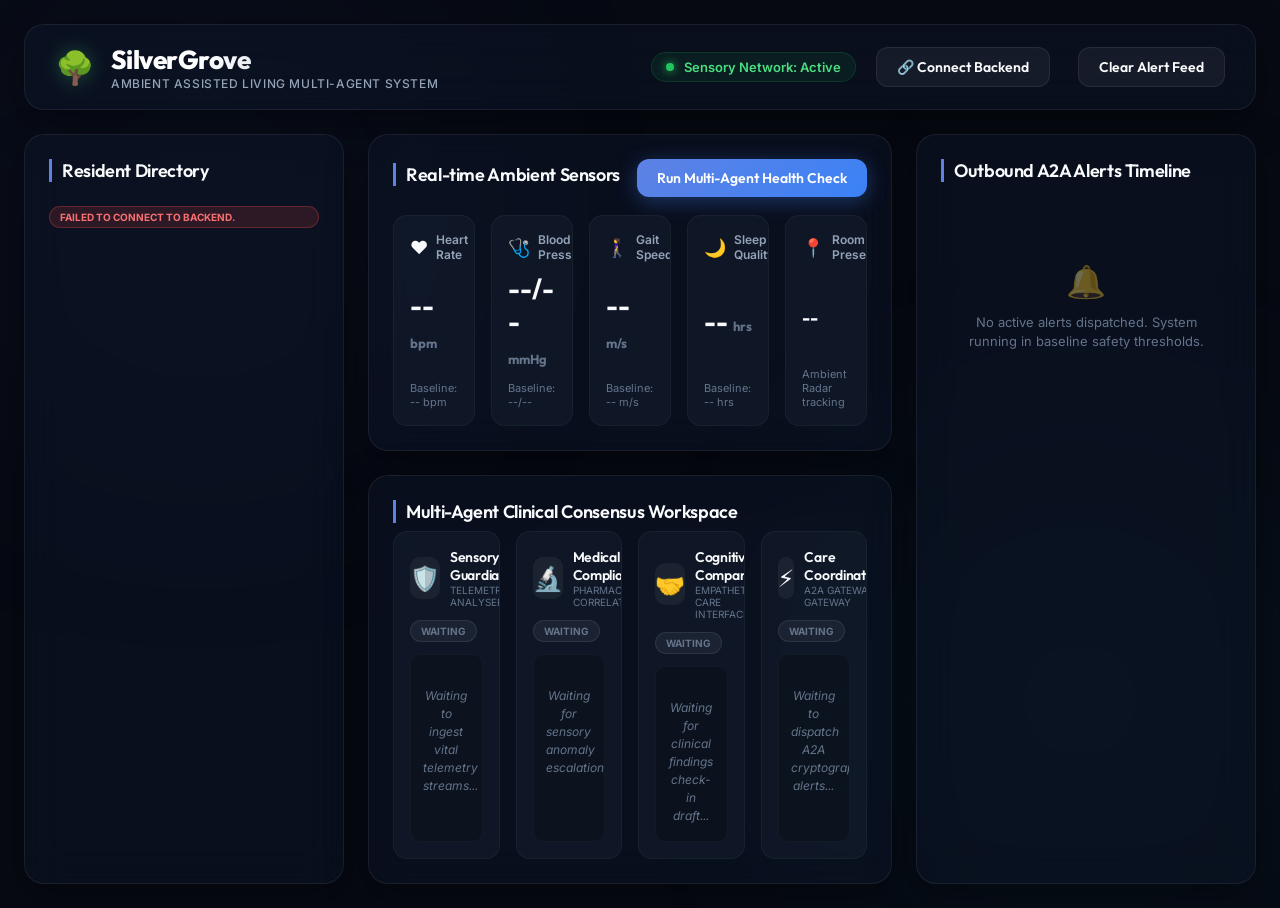
==== static/index.html @ 714b7f47 "feat: add dynamic backend URL configuration with sleek UI modal" ====
<!DOCTYPE html>
<html lang="en">
<head>
    <meta charset="UTF-8">
    <meta name="viewport" content="width=device-width, initial-scale=1.0">
    <title>SilverGrove | Ambient Assisted Living Multi-Agent System</title>
    <!-- Google Fonts: Outfit & Inter for high-end modern typography -->
    <link rel="preconnect" href="https://fonts.googleapis.com">
    <link rel="preconnect" href="https://fonts.gstatic.com" crossorigin>
    <link href="https://fonts.googleapis.com/css2?family=Inter:wght@300;400;500;600;700&family=Outfit:wght@300;400;500;600;700;800&display=swap" rel="stylesheet">
    <link rel="stylesheet" href="index.css">
</head>
<body>
    <!-- Transparent Background Gradients -->
    <div class="bg-glow bg-glow-1"></div>
    <div class="bg-glow bg-glow-2"></div>

    <div class="portal-container">
        <!-- HEADER -->
        <header class="main-header glass-panel">
            <div class="logo-area">
                <div class="logo-icon">🌳</div>
                <div class="logo-text">
                    <h1>SilverGrove</h1>
                    <p>Ambient Assisted Living Multi-Agent System</p>
                </div>
            </div>
            <div class="status-bar">
                <div class="status-indicator">
                    <span class="pulse-dot"></span>
                    <span class="status-label">Sensory Network: Active</span>
                </div>
                <button id="config-backend-btn" class="btn btn-secondary" style="margin-right: 8px;">🔗 Connect Backend</button>
                <button id="clear-btn" class="btn btn-secondary">Clear Alert Feed</button>
            </div>
        </header>

        <!-- DASHBOARD GRID -->
        <main class="dashboard-grid">
            
            <!-- LEFT PANEL: RESIDENT DIRECTORY -->
            <section class="panel panel-left glass-panel">
                <h2 class="panel-title">Resident Directory</h2>
                <div id="residents-list" class="residents-list">
                    <!-- Dynamic Resident Cards will be loaded here -->
                    <div class="loading-spinner">Loading residents...</div>
                </div>
                
                <div id="selected-resident-profile" class="profile-card glass-panel-inner hidden">
                    <h3 class="profile-title">Martha Reynolds</h3>
                    <div class="profile-meta">
                        <div class="meta-item"><strong>Age:</strong> <span id="prof-age">82</span></div>
                        <div class="meta-item"><strong>Conditions:</strong> <span id="prof-cond">Hypertension, Mild Cognitive Impairment</span></div>
                    </div>
                    <div class="profile-meds">
                        <h4>Active Prescription Medications</h4>
                        <ul id="prof-meds-list">
                            <!-- Dynamic Meds List -->
                        </ul>
                    </div>
                </div>
            </section>

            <!-- CENTER WORKSPACE: VITALS & AGENT WORKSPACE -->
            <section class="workspace-panel">
                
                <!-- TOP WORKSPACE: GLOWING VITAL WIDGETS -->
                <div class="vitals-container glass-panel">
                    <div class="panel-header-with-btn">
                        <h2 class="panel-title">Real-time Ambient Sensors</h2>
                        <button id="trigger-check-btn" class="btn btn-primary">Run Multi-Agent Health Check</button>
                    </div>
                    
                    <div class="vitals-grid">
                        <!-- HR Card -->
                        <div class="vital-card glass-panel-inner">
                            <div class="vital-header">
                                <span class="vital-icon">❤️</span>
                                <span class="vital-name">Heart Rate</span>
                            </div>
                            <div class="vital-value"><span id="vital-hr">--</span> <span class="vital-unit">bpm</span></div>
                            <div class="vital-footer">Baseline: <span id="base-hr">--</span> bpm</div>
                        </div>

                        <!-- BP Card -->
                        <div class="vital-card glass-panel-inner" id="card-bp">
                            <div class="vital-header">
                                <span class="vital-icon">🩺</span>
                                <span class="vital-name">Blood Pressure</span>
                            </div>
                            <div class="vital-value"><span id="vital-bp">--/--</span> <span class="vital-unit">mmHg</span></div>
                            <div class="vital-footer" id="bp-deviation">Baseline: --/--</div>
                        </div>

                        <!-- Gait Speed Card -->
                        <div class="vital-card glass-panel-inner" id="card-gait">
                            <div class="vital-header">
                                <span class="vital-icon">🚶‍♀️</span>
                                <span class="vital-name">Gait Speed</span>
                            </div>
                            <div class="vital-value"><span id="vital-gait">--</span> <span class="vital-unit">m/s</span></div>
                            <div class="vital-footer" id="gait-deviation">Baseline: -- m/s</div>
                        </div>

                        <!-- Sleep Card -->
                        <div class="vital-card glass-panel-inner">
                            <div class="vital-header">
                                <span class="vital-icon">🌙</span>
                                <span class="vital-name">Sleep Quality</span>
                            </div>
                            <div class="vital-value"><span id="vital-sleep">--</span> <span class="vital-unit">hrs</span></div>
                            <div class="vital-footer">Baseline: <span id="base-sleep">--</span> hrs</div>
                        </div>

                        <!-- Occupancy Card -->
                        <div class="vital-card glass-panel-inner">
                            <div class="vital-header">
                                <span class="vital-icon">📍</span>
                                <span class="vital-name">Room Presence</span>
                            </div>
                            <div class="vital-value"><span id="vital-occupancy" class="occupancy-val">--</span></div>
                            <div class="vital-footer">Ambient Radar tracking</div>
                        </div>
                    </div>
                </div>

                <!-- BOTTOM WORKSPACE: MULTI-AGENT REASONING FLOW -->
                <div class="agents-container glass-panel">
                    <h2 class="panel-title">Multi-Agent Clinical Consensus Workspace</h2>
                    
                    <div class="agents-grid">
                        <!-- Agent 1: Sensory Guardian -->
                        <div class="agent-column glass-panel-inner" id="agent-sensory">
                            <div class="agent-badge">
                                <span class="agent-avatar">🛡️</span>
                                <div class="agent-identity">
                                    <h3>Sensory Guardian</h3>
                                    <p class="agent-role">Telemetry Analyser</p>
                                </div>
                            </div>
                            <div class="agent-status-label"><span class="status-pill status-waiting">Waiting</span></div>
                            <div class="agent-output-box">
                                <p class="placeholder-text">Waiting to ingest vital telemetry streams...</p>
                            </div>
                        </div>

                        <!-- Agent 2: Medical Compliance -->
                        <div class="agent-column glass-panel-inner" id="agent-compliance">
                            <div class="agent-badge">
                                <span class="agent-avatar">🔬</span>
                                <div class="agent-identity">
                                    <h3>Medical Compliance</h3>
                                    <p class="agent-role">Pharmacological Correlator</p>
                                </div>
                            </div>
                            <div class="agent-status-label"><span class="status-pill status-waiting">Waiting</span></div>
                            <div class="agent-output-box">
                                <p class="placeholder-text">Waiting for sensory anomaly escalation...</p>
                            </div>
                        </div>

                        <!-- Agent 3: Cognitive Companion -->
                        <div class="agent-column glass-panel-inner" id="agent-companion">
                            <div class="agent-badge">
                                <span class="agent-avatar">🤝</span>
                                <div class="agent-identity">
                                    <h3>Cognitive Companion</h3>
                                    <p class="agent-role">Empathetic Care Interface</p>
                                </div>
                            </div>
                            <div class="agent-status-label"><span class="status-pill status-waiting">Waiting</span></div>
                            <div class="agent-output-box">
                                <p class="placeholder-text">Waiting for clinical findings check-in draft...</p>
                            </div>
                        </div>

                        <!-- Agent 4: Care Coordinator -->
                        <div class="agent-column glass-panel-inner" id="agent-coordinator">
                            <div class="agent-badge">
                                <span class="agent-avatar">⚡</span>
                                <div class="agent-identity">
                                    <h3>Care Coordinator</h3>
                                    <p class="agent-role">A2A Gateway Gateway</p>
                                </div>
                            </div>
                            <div class="agent-status-label"><span class="status-pill status-waiting">Waiting</span></div>
                            <div class="agent-output-box">
                                <p class="placeholder-text">Waiting to dispatch A2A cryptographic alerts...</p>
                            </div>
                        </div>
                    </div>
                </div>
            </section>

            <!-- RIGHT PANEL: INTER-AGENT A2A PROTOCOL LOG -->
            <section class="panel panel-right glass-panel">
                <h2 class="panel-title">Outbound A2A Alerts Timeline</h2>
                <div id="alerts-timeline" class="alerts-timeline">
                    <!-- Dynamic Alerts Timeline will be loaded here -->
                    <div class="no-alerts-placeholder">
                        <span class="timeline-empty-icon">🔔</span>
                        <p>No active alerts dispatched. System running in baseline safety thresholds.</p>
                    </div>
                </div>
            </section>

        </main>
    </div>

    <!-- Alert Modal popup for instant alert notification -->
    <div id="modal-alert" class="modal hidden">
        <div class="modal-content glass-panel">
            <div class="modal-header">
                <span class="modal-warning-icon">⚠️</span>
                <h2>CRITICAL AGENT CONSENSUS DETECTED</h2>
            </div>
            <div class="modal-body">
                <p id="modal-message"></p>
                <div class="modal-correlation-box glass-panel-inner">
                    <h4>Clinical Correlation</h4>
                    <p id="modal-correlation"></p>
                </div>
                <div class="modal-actions-box">
                    <h4>Required Action Interventions</h4>
                    <ul id="modal-actions-list"></ul>
                </div>
            </div>
            <div class="modal-footer">
                <button id="modal-ack-btn" class="btn btn-primary">Acknowledge & Sign Alert</button>
            </div>
        </div>
    </div>

    <!-- Backend Config Modal -->
    <div id="modal-config" class="modal hidden">
        <div class="modal-content glass-panel" style="max-width: 450px;">
            <div class="modal-header">
                <span class="modal-warning-icon">🔗</span>
                <h2>Connect Cloud Run Backend</h2>
            </div>
            <div class="modal-body" style="display: flex; flex-direction: column; gap: 12px; margin-top: 10px;">
                <p style="font-size: 13px; color: var(--color-text-muted);">
                    Specify your Google Cloud Run API Gateway URL to securely connect this Cloudflare Pages frontend with your active agents.
                </p>
                <div style="display: flex; flex-direction: column; gap: 6px;">
                    <label style="font-size: 11px; font-weight: 700; color: white; text-transform: uppercase;">Cloud Run Service URL:</label>
                    <input type="text" id="input-backend-url" placeholder="https://silvergrove-a2a-xxxx-uc.a.run.app" style="background: rgba(0,0,0,0.3); border: 1px solid var(--border-color); border-radius: 8px; padding: 10px; color: white; font-family: monospace; font-size: 12px; outline: none; width: 100%;">
                </div>
                <div id="config-status" style="font-size: 11px; font-weight: 600; min-height: 16px;"></div>
            </div>
            <div class="modal-footer" style="display: flex; gap: 10px; margin-top: 10px;">
                <button id="config-reset-btn" class="btn btn-secondary">Use Localhost</button>
                <button id="config-connect-btn" class="btn btn-primary">Connect Backend</button>
                <button id="config-close-btn" class="btn btn-secondary">Close</button>
            </div>
        </div>
    </div>

    <script src="index.js"></script>
</body>
</html>
---- static/index.css ----
/* ==========================================================================
   SilverGrove Core Premium Design System (Vanilla CSS / HSL Based)
   ========================================================================== */

:root {
    --bg-dark: #070a13;
    --card-bg: rgba(15, 23, 42, 0.45);
    --card-inner: rgba(30, 41, 59, 0.35);
    --border-color: rgba(255, 255, 255, 0.07);
    --border-hover: rgba(255, 255, 255, 0.15);
    
    /* Elegant Glowing Tailored HSL Colors */
    --color-text-primary: #f8fafc;
    --color-text-secondary: #94a3b8;
    --color-text-muted: #64748b;
    
    --hsl-primary: 224, 71%, 63%; /* Deep Indigo */
    --hsl-success: 142, 71%, 45%; /* Emerald */
    --hsl-warning: 32, 95%, 44%;  /* Amber */
    --hsl-danger: 350, 89%, 46%;  /* Coral Red */
    --hsl-info: 186, 94%, 43%;    /* Cyan */
    
    --color-primary: hsl(var(--hsl-primary));
    --color-success: hsl(var(--hsl-success));
    --color-warning: hsl(var(--hsl-warning));
    --color-danger: hsl(var(--hsl-danger));
    --color-info: hsl(var(--hsl-info));
}

* {
    box-sizing: border-box;
    margin: 0;
    padding: 0;
}

body {
    background-color: var(--bg-dark);
    color: var(--color-text-primary);
    font-family: 'Inter', system-ui, -apple-system, sans-serif;
    min-height: 100vh;
    overflow-x: hidden;
    position: relative;
    padding: 24px;
}

/* Translucent Background Glows */
.bg-glow {
    position: fixed;
    width: 600px;
    height: 600px;
    border-radius: 50%;
    filter: blur(140px);
    opacity: 0.12;
    pointer-events: none;
    z-index: -1;
}

.bg-glow-1 {
    background: radial-gradient(circle, var(--color-primary) 0%, transparent 70%);
    top: -100px;
    left: -100px;
}

.bg-glow-2 {
    background: radial-gradient(circle, var(--color-info) 0%, transparent 70%);
    bottom: -100px;
    right: -100px;
}

/* Premium Typography Headers */
h1, h2, h3, h4 {
    font-family: 'Outfit', sans-serif;
    font-weight: 600;
    letter-spacing: -0.02em;
}

/* Glassmorphic Panel Core Utilities */
.glass-panel {
    background: var(--card-bg);
    backdrop-filter: blur(20px);
    -webkit-backdrop-filter: blur(20px);
    border: 1px solid var(--border-color);
    border-radius: 20px;
    box-shadow: 0 12px 40px 0 rgba(0, 0, 0, 0.4);
    transition: all 0.3s cubic-bezier(0.4, 0, 0.2, 1);
}

.glass-panel-inner {
    background: var(--card-inner);
    border: 1px solid rgba(255, 255, 255, 0.04);
    border-radius: 14px;
    padding: 16px;
    transition: all 0.3s ease;
}

.glass-panel-inner:hover {
    border-color: rgba(255, 255, 255, 0.08);
}

/* Portal Container Structure */
.portal-container {
    max-width: 1680px;
    margin: 0 auto;
    display: flex;
    flex-direction: column;
    gap: 24px;
}

/* MAIN HEADER */
.main-header {
    display: flex;
    justify-content: space-between;
    align-items: center;
    padding: 18px 30px;
}

.logo-area {
    display: flex;
    align-items: center;
    gap: 16px;
}

.logo-icon {
    font-size: 32px;
    filter: drop-shadow(0 0 10px rgba(74, 222, 128, 0.3));
}

.logo-text h1 {
    font-size: 26px;
    font-weight: 800;
    background: linear-gradient(135deg, #ffffff 30%, #94a3b8 100%);
    -webkit-background-clip: text;
    -webkit-text-fill-color: transparent;
}

.logo-text p {
    font-size: 12px;
    color: var(--color-text-secondary);
    font-weight: 500;
    text-transform: uppercase;
    letter-spacing: 0.05em;
}

.status-bar {
    display: flex;
    align-items: center;
    gap: 20px;
}

.status-indicator {
    display: flex;
    align-items: center;
    gap: 10px;
    background: rgba(22, 163, 74, 0.1);
    padding: 6px 14px;
    border-radius: 30px;
    border: 1px solid rgba(22, 163, 74, 0.2);
}

.pulse-dot {
    width: 8px;
    height: 8px;
    background-color: #22c55e;
    border-radius: 50%;
    box-shadow: 0 0 10px #22c55e;
    animation: pulse 2s infinite;
}

.status-label {
    font-size: 13px;
    font-weight: 600;
    color: #4ade80;
}

/* BUTTONS */
.btn {
    font-family: 'Outfit', sans-serif;
    font-weight: 600;
    font-size: 14px;
    padding: 10px 20px;
    border-radius: 12px;
    cursor: pointer;
    border: none;
    transition: all 0.2s ease;
}

.btn-primary {
    background: linear-gradient(135deg, var(--color-primary) 0%, #3b82f6 100%);
    color: white;
    box-shadow: 0 4px 20px rgba(59, 130, 246, 0.35);
}

.btn-primary:hover {
    transform: translateY(-2px);
    box-shadow: 0 6px 24px rgba(59, 130, 246, 0.5);
}

.btn-secondary {
    background: rgba(255, 255, 255, 0.05);
    color: var(--color-text-primary);
    border: 1px solid rgba(255, 255, 255, 0.08);
}

.btn-secondary:hover {
    background: rgba(255, 255, 255, 0.1);
    border-color: rgba(255, 255, 255, 0.2);
}

/* GRID SETUP */
.dashboard-grid {
    display: grid;
    grid-template-columns: 320px 1fr 340px;
    gap: 24px;
    height: calc(100vh - 150px);
}

/* PANEL & WORKSPACE CARDS */
.panel {
    display: flex;
    flex-direction: column;
    gap: 16px;
    padding: 24px;
    overflow-y: auto;
}

.panel-title {
    font-size: 18px;
    color: var(--color-text-primary);
    border-left: 3px solid var(--color-primary);
    padding-left: 10px;
    margin-bottom: 8px;
}

/* RESIDENT LIST */
.residents-list {
    display: flex;
    flex-direction: column;
    gap: 12px;
}

.resident-card {
    cursor: pointer;
    display: flex;
    flex-direction: column;
    gap: 6px;
}

.resident-card.active {
    background: rgba(59, 130, 246, 0.15);
    border-color: rgba(59, 130, 246, 0.3);
    box-shadow: 0 0 15px rgba(59, 130, 246, 0.15);
}

.res-header {
    display: flex;
    justify-content: space-between;
    align-items: center;
}

.res-name {
    font-size: 15px;
    font-weight: 600;
}

.res-age {
    font-size: 12px;
    color: var(--color-text-muted);
}

.res-meta {
    font-size: 12px;
    color: var(--color-text-secondary);
}

/* DETAILED PROFILE CARD */
.profile-card {
    margin-top: auto;
    padding: 16px;
}

.profile-title {
    font-size: 16px;
    margin-bottom: 12px;
}

.profile-meta {
    display: flex;
    flex-direction: column;
    gap: 6px;
    font-size: 13px;
    margin-bottom: 14px;
    border-bottom: 1px solid rgba(255, 255, 255, 0.05);
    padding-bottom: 10px;
}

.profile-meds h4 {
    font-size: 12px;
    text-transform: uppercase;
    letter-spacing: 0.05em;
    color: var(--color-text-secondary);
    margin-bottom: 8px;
}

.profile-meds ul {
    list-style: none;
    display: flex;
    flex-direction: column;
    gap: 8px;
}

.profile-meds li {
    font-size: 12px;
    color: var(--color-text-secondary);
    background: rgba(255, 255, 255, 0.02);
    padding: 6px 10px;
    border-radius: 8px;
    border: 1px solid rgba(255, 255, 255, 0.04);
}

/* CENTER WORKSPACE LAYOUT */
.workspace-panel {
    display: flex;
    flex-direction: column;
    gap: 24px;
    height: 100%;
}

.vitals-container {
    padding: 24px;
    flex-shrink: 0;
}

.panel-header-with-btn {
    display: flex;
    justify-content: space-between;
    align-items: center;
    margin-bottom: 18px;
}

/* VITALS SENSOR GRID */
.vitals-grid {
    display: grid;
    grid-template-columns: repeat(5, 1fr);
    gap: 16px;
}

.vital-card {
    display: flex;
    flex-direction: column;
    justify-content: space-between;
    min-height: 120px;
    position: relative;
    overflow: hidden;
}

.vital-header {
    display: flex;
    align-items: center;
    gap: 8px;
}

.vital-icon {
    font-size: 18px;
}

.vital-name {
    font-size: 12px;
    font-weight: 600;
    color: var(--color-text-secondary);
}

.vital-value {
    font-family: 'Outfit', sans-serif;
    font-size: 26px;
    font-weight: 700;
    margin: 10px 0;
}

.vital-unit {
    font-size: 13px;
    color: var(--color-text-muted);
}

.vital-footer {
    font-size: 11px;
    color: var(--color-text-muted);
}

.occupancy-val {
    font-size: 18px;
    text-transform: capitalize;
}

/* Glow Anomalies */
#card-bp.anomaly-alert {
    box-shadow: 0 0 20px rgba(239, 68, 68, 0.15);
    border-color: rgba(239, 68, 68, 0.25);
    background: rgba(239, 68, 68, 0.05);
}

#card-gait.anomaly-alert {
    box-shadow: 0 0 20px rgba(245, 158, 11, 0.15);
    border-color: rgba(245, 158, 11, 0.25);
    background: rgba(245, 158, 11, 0.05);
}

/* MULTI-AGENT WORKSPACE */
.agents-container {
    padding: 24px;
    flex-grow: 1;
    display: flex;
    flex-direction: column;
    overflow: hidden;
}

.agents-grid {
    display: grid;
    grid-template-columns: repeat(4, 1fr);
    gap: 16px;
    flex-grow: 1;
    overflow: hidden;
}

.agent-column {
    display: flex;
    flex-direction: column;
    gap: 12px;
    height: 100%;
    overflow: hidden;
}

.agent-badge {
    display: flex;
    align-items: center;
    gap: 10px;
}

.agent-avatar {
    font-size: 24px;
    background: rgba(255, 255, 255, 0.05);
    width: 42px;
    height: 42px;
    display: flex;
    align-items: center;
    justify-content: center;
    border-radius: 10px;
}

.agent-identity h3 {
    font-size: 14px;
}

.agent-identity p {
    font-size: 10px;
    color: var(--color-text-muted);
    text-transform: uppercase;
}

.agent-status-label {
    display: flex;
}

.status-pill {
    font-size: 10px;
    font-weight: 700;
    text-transform: uppercase;
    padding: 4px 10px;
    border-radius: 20px;
}

.status-waiting {
    background: rgba(255, 255, 255, 0.05);
    color: var(--color-text-muted);
    border: 1px solid rgba(255, 255, 255, 0.08);
}

.status-running {
    background: rgba(59, 130, 246, 0.15);
    color: #60a5fa;
    border: 1px solid rgba(59, 130, 246, 0.3);
    animation: borderPulse 1.5s infinite;
}

.status-completed {
    background: rgba(34, 197, 94, 0.15);
    color: #4ade80;
    border: 1px solid rgba(34, 197, 94, 0.3);
}

.status-failed {
    background: rgba(239, 68, 68, 0.15);
    color: #f87171;
    border: 1px solid rgba(239, 68, 68, 0.3);
}

.agent-output-box {
    background: rgba(0, 0, 0, 0.2);
    border: 1px solid rgba(255, 255, 255, 0.03);
    border-radius: 10px;
    padding: 12px;
    flex-grow: 1;
    overflow-y: auto;
    font-size: 12px;
    line-height: 1.5;
    color: var(--color-text-secondary);
}

.placeholder-text {
    color: var(--color-text-muted);
    font-style: italic;
    text-align: center;
    margin-top: 20px;
}

/* OUTBOUND A2A ALERTS TIMELINE */
.alerts-timeline {
    display: flex;
    flex-direction: column;
    gap: 16px;
    flex-grow: 1;
}

.no-alerts-placeholder {
    display: flex;
    flex-direction: column;
    align-items: center;
    justify-content: center;
    gap: 12px;
    text-align: center;
    height: 200px;
    color: var(--color-text-muted);
    padding: 20px;
}

.timeline-empty-icon {
    font-size: 32px;
    opacity: 0.4;
}

.no-alerts-placeholder p {
    font-size: 13px;
    line-height: 1.4;
}

.alert-feed-item {
    display: flex;
    flex-direction: column;
    gap: 8px;
    position: relative;
    border-left-width: 4px;
    animation: fadeIn 0.4s ease;
}

.alert-feed-item.warning {
    border-left: 3px solid var(--color-warning);
}

.alert-feed-item.critical {
    border-left: 3px solid var(--color-danger);
}

.alert-item-header {
    display: flex;
    justify-content: space-between;
    align-items: center;
}

.alert-item-title {
    font-size: 13px;
    font-weight: 700;
    color: var(--color-text-primary);
}

.alert-item-time {
    font-size: 10px;
    color: var(--color-text-muted);
}

.alert-item-msg {
    font-size: 12px;
    color: var(--color-text-secondary);
    line-height: 1.4;
}

.alert-item-tag {
    align-self: flex-start;
    font-size: 9px;
    font-weight: 700;
    text-transform: uppercase;
    background: rgba(255, 255, 255, 0.05);
    color: var(--color-text-muted);
    padding: 2px 6px;
    border-radius: 4px;
    border: 1px solid rgba(255, 255, 255, 0.07);
}

/* ALERT MODAL WINDOW */
.modal {
    position: fixed;
    top: 0;
    left: 0;
    width: 100vw;
    height: 100vh;
    background: rgba(0, 0, 0, 0.6);
    backdrop-filter: blur(10px);
    display: flex;
    align-items: center;
    justify-content: center;
    z-index: 100;
    transition: all 0.3s ease;
}

.modal-content {
    width: 600px;
    padding: 30px;
    display: flex;
    flex-direction: column;
    gap: 20px;
    animation: scaleUp 0.3s cubic-bezier(0.34, 1.56, 0.64, 1);
}

.modal-header {
    display: flex;
    align-items: center;
    gap: 16px;
}

.modal-warning-icon {
    font-size: 36px;
    filter: drop-shadow(0 0 10px var(--color-danger));
}

.modal-header h2 {
    font-size: 22px;
    color: #ff4a4a;
}

.modal-body {
    display: flex;
    flex-direction: column;
    gap: 16px;
    font-size: 14px;
    line-height: 1.5;
}

.modal-correlation-box h4,
.modal-actions-box h4 {
    font-size: 12px;
    text-transform: uppercase;
    color: var(--color-text-secondary);
    margin-bottom: 6px;
    letter-spacing: 0.05em;
}

.modal-actions-box ul {
    list-style: none;
    display: flex;
    flex-direction: column;
    gap: 8px;
}

.modal-actions-box li {
    background: rgba(22, 163, 74, 0.08);
    border: 1px solid rgba(22, 163, 74, 0.15);
    padding: 8px 12px;
    border-radius: 8px;
    color: #4ade80;
    font-weight: 500;
}

.modal-footer {
    display: flex;
    justify-content: flex-end;
}

/* HELPER UTILITIES */
.hidden {
    display: none !hidden !important;
    opacity: 0;
    pointer-events: none;
    visibility: hidden;
}

.loading-spinner {
    text-align: center;
    color: var(--color-text-muted);
    font-style: italic;
    margin: 20px 0;
}

/* KEYFRAMES & ANIMATIONS */
@keyframes pulse {
    0% {
        box-shadow: 0 0 0 0 rgba(34, 197, 94, 0.7);
    }
    70% {
        box-shadow: 0 0 0 10px rgba(34, 197, 94, 0);
    }
    100% {
        box-shadow: 0 0 0 0 rgba(34, 197, 94, 0);
    }
}

@keyframes borderPulse {
    0% {
        border-color: rgba(59, 130, 246, 0.3);
    }
    50% {
        border-color: rgba(59, 130, 246, 0.7);
        box-shadow: 0 0 10px rgba(59, 130, 246, 0.15);
    }
    100% {
        border-color: rgba(59, 130, 246, 0.3);
    }
}

@keyframes fadeIn {
    from {
        opacity: 0;
        transform: translateY(10px);
    }
    to {
        opacity: 1;
        transform: translateY(0);
    }
}

@keyframes scaleUp {
    from {
        transform: scale(0.9);
        opacity: 0;
    }
    to {
        transform: scale(1);
        opacity: 1;
    }
}
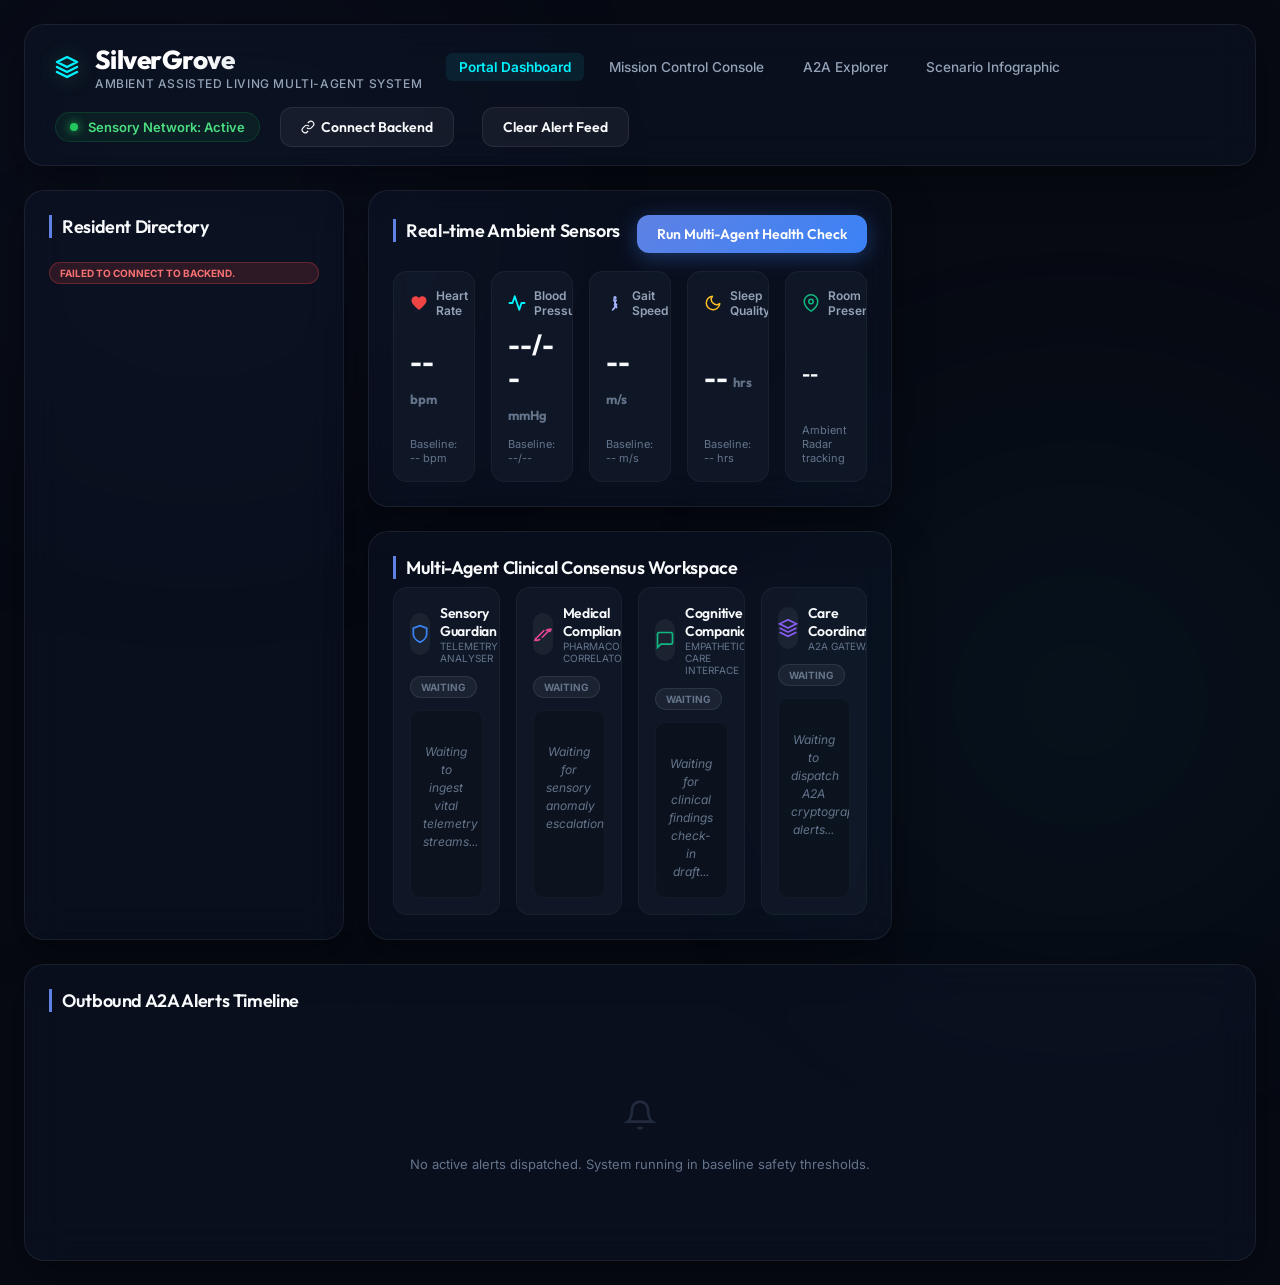
==== commit 37e15e76: "Implement Real-Time Observability Terminal, LF-Compliant A2A Explorer, and GCP Services with automat" ====
--- a/static/index.html
+++ b/static/index.html
@@ -9,6 +9,12 @@
     <link rel="preconnect" href="https://fonts.gstatic.com" crossorigin>
     <link href="https://fonts.googleapis.com/css2?family=Inter:wght@300;400;500;600;700&family=Outfit:wght@300;400;500;600;700;800&display=swap" rel="stylesheet">
     <link rel="stylesheet" href="index.css">
+    <style>
+      .nav-links a:hover {
+        color: #00f2fe !important;
+        background: rgba(0, 242, 254, 0.05) !important;
+      }
+    </style>
 </head>
 <body>
     <!-- Transparent Background Gradients -->
@@ -17,20 +23,40 @@
 
     <div class="portal-container">
         <!-- HEADER -->
-        <header class="main-header glass-panel">
-            <div class="logo-area">
-                <div class="logo-icon">🌳</div>
-                <div class="logo-text">
-                    <h1>SilverGrove</h1>
-                    <p>Ambient Assisted Living Multi-Agent System</p>
-                </div>
-            </div>
+        <header class="main-header glass-panel" style="display: flex; justify-content: space-between; align-items: center; flex-wrap: wrap; gap: 1rem;">
+            <div style="display: flex; align-items: center; gap: 1.5rem; flex-wrap: wrap;">
+                <div class="logo-area">
+                    <div class="logo-icon" style="display: flex; align-items: center; justify-content: center;">
+                        <svg width="24" height="24" viewBox="0 0 24 24" fill="none" stroke="#00f2fe" stroke-width="2.5" stroke-linecap="round" stroke-linejoin="round">
+                            <path d="M12 2L2 7l10 5 10-5-10-5zM2 17l10 5 10-5M2 12l10 5 10-5"></path>
+                        </svg>
+                    </div>
+                    <div class="logo-text">
+                        <h1>SilverGrove</h1>
+                        <p>Ambient Assisted Living Multi-Agent System</p>
+                    </div>
+                </div>
+                
+                <nav class="nav-links" style="display: flex; gap: 0.8rem; align-items: center;">
+                    <a href="index.html" class="nav-link active" style="color: #00f2fe; text-decoration: none; font-size: 0.85rem; font-weight: 600; padding: 0.4rem 0.8rem; background: rgba(0, 242, 254, 0.08); border-radius: 6px; transition: all 0.3s ease;">Portal Dashboard</a>
+                    <a href="console.html" class="nav-link" style="color: #94a3b8; text-decoration: none; font-size: 0.85rem; font-weight: 500; padding: 0.4rem 0.8rem; border-radius: 6px; transition: all 0.3s ease;">Mission Control Console</a>
+                    <a href="a2a-explorer.html" class="nav-link" style="color: #94a3b8; text-decoration: none; font-size: 0.85rem; font-weight: 500; padding: 0.4rem 0.8rem; border-radius: 6px; transition: all 0.3s ease;">A2A Explorer</a>
+                    <a href="infographic.html" class="nav-link" style="color: #94a3b8; text-decoration: none; font-size: 0.85rem; font-weight: 500; padding: 0.4rem 0.8rem; border-radius: 6px; transition: all 0.3s ease;">Scenario Infographic</a>
+                </nav>
+            </div>
+            
             <div class="status-bar">
                 <div class="status-indicator">
                     <span class="pulse-dot"></span>
                     <span class="status-label">Sensory Network: Active</span>
                 </div>
-                <button id="config-backend-btn" class="btn btn-secondary" style="margin-right: 8px;">🔗 Connect Backend</button>
+                <button id="config-backend-btn" class="btn btn-secondary" style="margin-right: 8px; display: flex; align-items: center; gap: 0.4rem;">
+                    <svg width="14" height="14" viewBox="0 0 24 24" fill="none" stroke="currentColor" stroke-width="2">
+                        <path d="M10 13a5 5 0 0 0 7.54.54l3-3a5 5 0 0 0-7.07-7.07l-1.72 1.71"></path>
+                        <path d="M14 11a5 5 0 0 0-7.54-.54l-3 3a5 5 0 0 0 7.07 7.07l1.71-1.71"></path>
+                    </svg>
+                    Connect Backend
+                </button>
                 <button id="clear-btn" class="btn btn-secondary">Clear Alert Feed</button>
             </div>
         </header>
@@ -47,7 +73,7 @@
                 </div>
                 
                 <div id="selected-resident-profile" class="profile-card glass-panel-inner hidden">
-                    <h3 class="profile-title">Martha Reynolds</h3>
+                    <h3 class="profile-title" id="prof-name">Martha Reynolds</h3>
                     <div class="profile-meta">
                         <div class="meta-item"><strong>Age:</strong> <span id="prof-age">82</span></div>
                         <div class="meta-item"><strong>Conditions:</strong> <span id="prof-cond">Hypertension, Mild Cognitive Impairment</span></div>
@@ -75,7 +101,11 @@
                         <!-- HR Card -->
                         <div class="vital-card glass-panel-inner">
                             <div class="vital-header">
-                                <span class="vital-icon">❤️</span>
+                                <span class="vital-icon" style="display: flex; align-items: center; justify-content: center; color: #ef4444;">
+                                    <svg width="18" height="18" viewBox="0 0 24 24" fill="currentColor" stroke="none">
+                                        <path d="M12 21.35l-1.45-1.32C5.4 15.36 2 12.28 2 8.5 2 5.42 4.42 3 7.5 3c1.74 0 3.41.81 4.5 2.09C13.09 3.81 14.76 3 16.5 3 19.58 3 22 5.42 22 8.5c0 3.78-3.4 6.86-8.55 11.54L12 21.35z"></path>
+                                    </svg>
+                                </span>
                                 <span class="vital-name">Heart Rate</span>
                             </div>
                             <div class="vital-value"><span id="vital-hr">--</span> <span class="vital-unit">bpm</span></div>
@@ -85,7 +115,11 @@
                         <!-- BP Card -->
                         <div class="vital-card glass-panel-inner" id="card-bp">
                             <div class="vital-header">
-                                <span class="vital-icon">🩺</span>
+                                <span class="vital-icon" style="display: flex; align-items: center; justify-content: center; color: #00f2fe;">
+                                    <svg width="18" height="18" viewBox="0 0 24 24" fill="none" stroke="currentColor" stroke-width="2.5" stroke-linecap="round" stroke-linejoin="round">
+                                        <path d="M22 12h-4l-3 9L9 3l-3 9H2"></path>
+                                    </svg>
+                                </span>
                                 <span class="vital-name">Blood Pressure</span>
                             </div>
                             <div class="vital-value"><span id="vital-bp">--/--</span> <span class="vital-unit">mmHg</span></div>
@@ -95,7 +129,15 @@
                         <!-- Gait Speed Card -->
                         <div class="vital-card glass-panel-inner" id="card-gait">
                             <div class="vital-header">
-                                <span class="vital-icon">🚶‍♀️</span>
+                                <span class="vital-icon" style="display: flex; align-items: center; justify-content: center; color: #a5b4fc;">
+                                    <svg width="18" height="18" viewBox="0 0 24 24" fill="none" stroke="currentColor" stroke-width="2.5" stroke-linecap="round" stroke-linejoin="round">
+                                        <circle cx="12" cy="5" r="1"></circle>
+                                        <path d="m10.5 8 1 1.5 2-1"></path>
+                                        <path d="M12 10v4h2"></path>
+                                        <path d="m9 21 3-3.5 1-3.5"></path>
+                                        <path d="m14 18-1-2.5-1.5-1"></path>
+                                    </svg>
+                                </span>
                                 <span class="vital-name">Gait Speed</span>
                             </div>
                             <div class="vital-value"><span id="vital-gait">--</span> <span class="vital-unit">m/s</span></div>
@@ -105,7 +147,11 @@
                         <!-- Sleep Card -->
                         <div class="vital-card glass-panel-inner">
                             <div class="vital-header">
-                                <span class="vital-icon">🌙</span>
+                                <span class="vital-icon" style="display: flex; align-items: center; justify-content: center; color: #fbbf24;">
+                                    <svg width="18" height="18" viewBox="0 0 24 24" fill="none" stroke="currentColor" stroke-width="2" stroke-linecap="round" stroke-linejoin="round">
+                                        <path d="M21 12.79A9 9 0 1 1 11.21 3 7 7 0 0 0 21 12.79z"></path>
+                                    </svg>
+                                </span>
                                 <span class="vital-name">Sleep Quality</span>
                             </div>
                             <div class="vital-value"><span id="vital-sleep">--</span> <span class="vital-unit">hrs</span></div>
@@ -115,7 +161,12 @@
                         <!-- Occupancy Card -->
                         <div class="vital-card glass-panel-inner">
                             <div class="vital-header">
-                                <span class="vital-icon">📍</span>
+                                <span class="vital-icon" style="display: flex; align-items: center; justify-content: center; color: #10b981;">
+                                    <svg width="18" height="18" viewBox="0 0 24 24" fill="none" stroke="currentColor" stroke-width="2" stroke-linecap="round" stroke-linejoin="round">
+                                        <path d="M21 10c0 7-9 13-9 13s-9-6-9-13a9 9 0 0 1 18 0z"></path>
+                                        <circle cx="12" cy="10" r="3"></circle>
+                                    </svg>
+                                </span>
                                 <span class="vital-name">Room Presence</span>
                             </div>
                             <div class="vital-value"><span id="vital-occupancy" class="occupancy-val">--</span></div>
@@ -132,7 +183,11 @@
                         <!-- Agent 1: Sensory Guardian -->
                         <div class="agent-column glass-panel-inner" id="agent-sensory">
                             <div class="agent-badge">
-                                <span class="agent-avatar">🛡️</span>
+                                <span class="agent-avatar" style="display: flex; align-items: center; justify-content: center; color: #3b82f6;">
+                                    <svg width="20" height="20" viewBox="0 0 24 24" fill="none" stroke="currentColor" stroke-width="2">
+                                        <path d="M12 22s8-4 8-10V5l-8-3-8 3v7c0 6 8 10 8 10z"></path>
+                                    </svg>
+                                </span>
                                 <div class="agent-identity">
                                     <h3>Sensory Guardian</h3>
                                     <p class="agent-role">Telemetry Analyser</p>
@@ -147,7 +202,14 @@
                         <!-- Agent 2: Medical Compliance -->
                         <div class="agent-column glass-panel-inner" id="agent-compliance">
                             <div class="agent-badge">
-                                <span class="agent-avatar">🔬</span>
+                                <span class="agent-avatar" style="display: flex; align-items: center; justify-content: center; color: #ec4899;">
+                                    <svg width="20" height="20" viewBox="0 0 24 24" fill="none" stroke="currentColor" stroke-width="2">
+                                        <path d="M4.5 16.5c-1.5 1.26-2 3-2 3s4.5.5 6-1.5"></path>
+                                        <path d="M13.5 7.5l-9 9"></path>
+                                        <path d="M19.5 9.5c1.5-1.26 2-3 2-3s-4.5-.5-6 1.5"></path>
+                                        <path d="M10.5 16.5l9-9"></path>
+                                    </svg>
+                                </span>
                                 <div class="agent-identity">
                                     <h3>Medical Compliance</h3>
                                     <p class="agent-role">Pharmacological Correlator</p>
@@ -162,7 +224,11 @@
                         <!-- Agent 3: Cognitive Companion -->
                         <div class="agent-column glass-panel-inner" id="agent-companion">
                             <div class="agent-badge">
-                                <span class="agent-avatar">🤝</span>
+                                <span class="agent-avatar" style="display: flex; align-items: center; justify-content: center; color: #10b981;">
+                                    <svg width="20" height="20" viewBox="0 0 24 24" fill="none" stroke="currentColor" stroke-width="2">
+                                        <path d="M21 15a2 2 0 0 1-2 2H7l-4 4V5a2 2 0 0 1 2-2h14a2 2 0 0 1 2 2z"></path>
+                                    </svg>
+                                </span>
                                 <div class="agent-identity">
                                     <h3>Cognitive Companion</h3>
                                     <p class="agent-role">Empathetic Care Interface</p>
@@ -177,10 +243,16 @@
                         <!-- Agent 4: Care Coordinator -->
                         <div class="agent-column glass-panel-inner" id="agent-coordinator">
                             <div class="agent-badge">
-                                <span class="agent-avatar">⚡</span>
+                                <span class="agent-avatar" style="display: flex; align-items: center; justify-content: center; color: #8b5cf6;">
+                                    <svg width="20" height="20" viewBox="0 0 24 24" fill="none" stroke="currentColor" stroke-width="2">
+                                        <polygon points="12 2 2 7 12 12 22 7 12 2"></polygon>
+                                        <polyline points="2 17 12 22 22 17"></polyline>
+                                        <polyline points="2 12 12 17 22 12"></polyline>
+                                    </svg>
+                                </span>
                                 <div class="agent-identity">
                                     <h3>Care Coordinator</h3>
-                                    <p class="agent-role">A2A Gateway Gateway</p>
+                                    <p class="agent-role">A2A Gateway</p>
                                 </div>
                             </div>
                             <div class="agent-status-label"><span class="status-pill status-waiting">Waiting</span></div>
@@ -190,7 +262,7 @@
                         </div>
                     </div>
                 </div>
-            </section>
+            </main>
 
             <!-- RIGHT PANEL: INTER-AGENT A2A PROTOCOL LOG -->
             <section class="panel panel-right glass-panel">
@@ -198,7 +270,12 @@
                 <div id="alerts-timeline" class="alerts-timeline">
                     <!-- Dynamic Alerts Timeline will be loaded here -->
                     <div class="no-alerts-placeholder">
-                        <span class="timeline-empty-icon">🔔</span>
+                        <span class="timeline-empty-icon" style="display: flex; align-items: center; justify-content: center; color: #475569; margin-bottom: 0.8rem;">
+                            <svg width="32" height="32" viewBox="0 0 24 24" fill="none" stroke="currentColor" stroke-width="2">
+                                <path d="M18 8A6 6 0 0 0 6 8c0 7-3 9-3 9h18s-3-2-3-9"></path>
+                                <path d="M13.73 21a2 2 0 0 1-3.46 0"></path>
+                            </svg>
+                        </span>
                         <p>No active alerts dispatched. System running in baseline safety thresholds.</p>
                     </div>
                 </div>
@@ -211,7 +288,13 @@
     <div id="modal-alert" class="modal hidden">
         <div class="modal-content glass-panel">
             <div class="modal-header">
-                <span class="modal-warning-icon">⚠️</span>
+                <span class="modal-warning-icon" style="display: flex; align-items: center; justify-content: center; color: #ef4444;">
+                    <svg width="24" height="24" viewBox="0 0 24 24" fill="none" stroke="currentColor" stroke-width="2.5">
+                        <path d="M10.29 3.86L1.82 18a2 2 0 0 0 1.71 3h16.94a2 2 0 0 0 1.71-3L13.71 3.86a2 2 0 0 0-3.42 0z"></path>
+                        <line x1="12" y1="9" x2="12" y2="13"></line>
+                        <line x1="12" y1="17" x2="12.01" y2="17"></line>
+                    </svg>
+                </span>
                 <h2>CRITICAL AGENT CONSENSUS DETECTED</h2>
             </div>
             <div class="modal-body">
@@ -235,7 +318,12 @@
     <div id="modal-config" class="modal hidden">
         <div class="modal-content glass-panel" style="max-width: 450px;">
             <div class="modal-header">
-                <span class="modal-warning-icon">🔗</span>
+                <span class="modal-warning-icon" style="display: flex; align-items: center; justify-content: center; color: #00f2fe;">
+                    <svg width="24" height="24" viewBox="0 0 24 24" fill="none" stroke="currentColor" stroke-width="2.5">
+                        <path d="M10 13a5 5 0 0 0 7.54.54l3-3a5 5 0 0 0-7.07-7.07l-1.72 1.71"></path>
+                        <path d="M14 11a5 5 0 0 0-7.54-.54l-3 3a5 5 0 0 0 7.07 7.07l1.71-1.71"></path>
+                    </svg>
+                </span>
                 <h2>Connect Cloud Run Backend</h2>
             </div>
             <div class="modal-body" style="display: flex; flex-direction: column; gap: 12px; margin-top: 10px;">
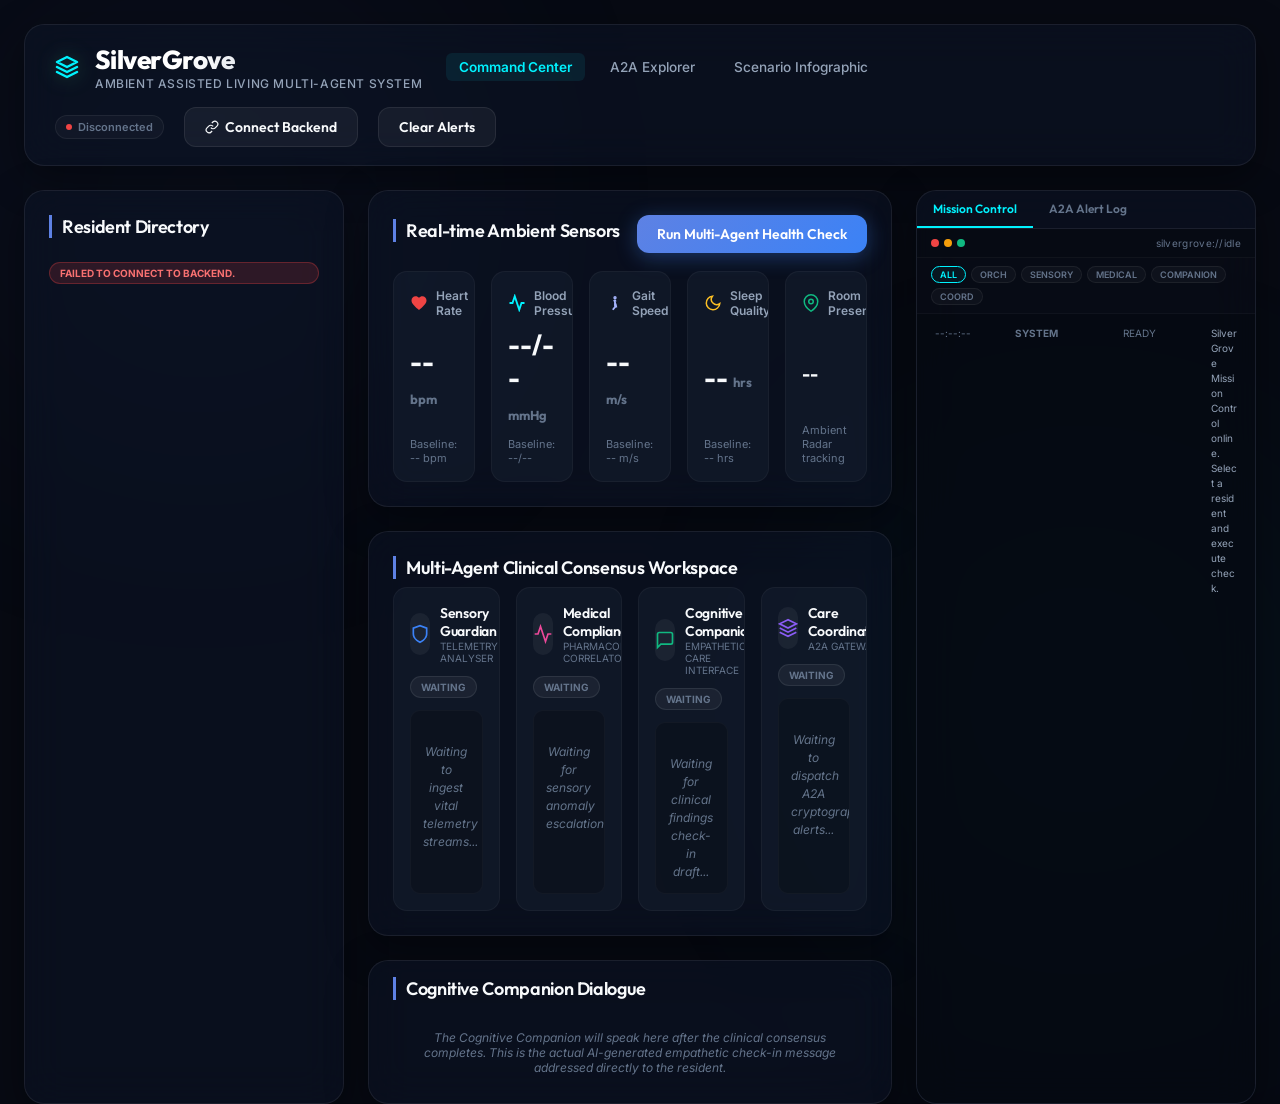
==== commit ae1b892f: "feat: dashboard and control unification" ====
--- a/static/index.html
+++ b/static/index.html
@@ -4,20 +4,14 @@
     <meta charset="UTF-8">
     <meta name="viewport" content="width=device-width, initial-scale=1.0">
     <title>SilverGrove | Ambient Assisted Living Multi-Agent System</title>
-    <!-- Google Fonts: Outfit & Inter for high-end modern typography -->
+    <meta name="description" content="Privacy-first ambient assisted living multi-agent clinical consensus system powered by Google ADK and Gemini 2.5 Flash.">
     <link rel="preconnect" href="https://fonts.googleapis.com">
     <link rel="preconnect" href="https://fonts.gstatic.com" crossorigin>
     <link href="https://fonts.googleapis.com/css2?family=Inter:wght@300;400;500;600;700&family=Outfit:wght@300;400;500;600;700;800&display=swap" rel="stylesheet">
     <link rel="stylesheet" href="index.css">
-    <style>
-      .nav-links a:hover {
-        color: #00f2fe !important;
-        background: rgba(0, 242, 254, 0.05) !important;
-      }
-    </style>
 </head>
 <body>
-    <!-- Transparent Background Gradients -->
+    <!-- Background Gradients -->
     <div class="bg-glow bg-glow-1"></div>
     <div class="bg-glow bg-glow-2"></div>
 
@@ -36,72 +30,68 @@
                         <p>Ambient Assisted Living Multi-Agent System</p>
                     </div>
                 </div>
-                
+
                 <nav class="nav-links" style="display: flex; gap: 0.8rem; align-items: center;">
-                    <a href="index.html" class="nav-link active" style="color: #00f2fe; text-decoration: none; font-size: 0.85rem; font-weight: 600; padding: 0.4rem 0.8rem; background: rgba(0, 242, 254, 0.08); border-radius: 6px; transition: all 0.3s ease;">Portal Dashboard</a>
-                    <a href="console.html" class="nav-link" style="color: #94a3b8; text-decoration: none; font-size: 0.85rem; font-weight: 500; padding: 0.4rem 0.8rem; border-radius: 6px; transition: all 0.3s ease;">Mission Control Console</a>
-                    <a href="a2a-explorer.html" class="nav-link" style="color: #94a3b8; text-decoration: none; font-size: 0.85rem; font-weight: 500; padding: 0.4rem 0.8rem; border-radius: 6px; transition: all 0.3s ease;">A2A Explorer</a>
-                    <a href="infographic.html" class="nav-link" style="color: #94a3b8; text-decoration: none; font-size: 0.85rem; font-weight: 500; padding: 0.4rem 0.8rem; border-radius: 6px; transition: all 0.3s ease;">Scenario Infographic</a>
+                    <a href="index.html" style="color: #00f2fe; text-decoration: none; font-size: 0.85rem; font-weight: 600; padding: 0.4rem 0.8rem; background: rgba(0, 242, 254, 0.08); border-radius: 6px;">Command Center</a>
+                    <a href="a2a-explorer.html" style="color: #94a3b8; text-decoration: none; font-size: 0.85rem; font-weight: 500; padding: 0.4rem 0.8rem; border-radius: 6px; transition: all 0.3s ease;">A2A Explorer</a>
+                    <a href="infographic.html" style="color: #94a3b8; text-decoration: none; font-size: 0.85rem; font-weight: 500; padding: 0.4rem 0.8rem; border-radius: 6px; transition: all 0.3s ease;">Scenario Infographic</a>
                 </nav>
             </div>
-            
+
             <div class="status-bar">
-                <div class="status-indicator">
-                    <span class="pulse-dot"></span>
-                    <span class="status-label">Sensory Network: Active</span>
-                </div>
-                <button id="config-backend-btn" class="btn btn-secondary" style="margin-right: 8px; display: flex; align-items: center; gap: 0.4rem;">
+                <div class="connection-badge" id="conn-badge">
+                    <div class="connection-dot" id="conn-dot"></div>
+                    <span id="conn-text">Checking...</span>
+                </div>
+                <button id="config-backend-btn" class="btn btn-secondary" style="display: flex; align-items: center; gap: 0.4rem;">
                     <svg width="14" height="14" viewBox="0 0 24 24" fill="none" stroke="currentColor" stroke-width="2">
                         <path d="M10 13a5 5 0 0 0 7.54.54l3-3a5 5 0 0 0-7.07-7.07l-1.72 1.71"></path>
                         <path d="M14 11a5 5 0 0 0-7.54-.54l-3 3a5 5 0 0 0 7.07 7.07l1.71-1.71"></path>
                     </svg>
                     Connect Backend
                 </button>
-                <button id="clear-btn" class="btn btn-secondary">Clear Alert Feed</button>
+                <button id="clear-btn" class="btn btn-secondary">Clear Alerts</button>
             </div>
         </header>
 
-        <!-- DASHBOARD GRID -->
+        <!-- MAIN DASHBOARD GRID -->
         <main class="dashboard-grid">
-            
+
             <!-- LEFT PANEL: RESIDENT DIRECTORY -->
             <section class="panel panel-left glass-panel">
                 <h2 class="panel-title">Resident Directory</h2>
                 <div id="residents-list" class="residents-list">
-                    <!-- Dynamic Resident Cards will be loaded here -->
                     <div class="loading-spinner">Loading residents...</div>
                 </div>
-                
+
                 <div id="selected-resident-profile" class="profile-card glass-panel-inner hidden">
-                    <h3 class="profile-title" id="prof-name">Martha Reynolds</h3>
+                    <h3 class="profile-title" id="prof-name"></h3>
                     <div class="profile-meta">
-                        <div class="meta-item"><strong>Age:</strong> <span id="prof-age">82</span></div>
-                        <div class="meta-item"><strong>Conditions:</strong> <span id="prof-cond">Hypertension, Mild Cognitive Impairment</span></div>
+                        <div class="meta-item"><strong>Age:</strong> <span id="prof-age"></span></div>
+                        <div class="meta-item"><strong>Conditions:</strong> <span id="prof-cond"></span></div>
                     </div>
                     <div class="profile-meds">
                         <h4>Active Prescription Medications</h4>
-                        <ul id="prof-meds-list">
-                            <!-- Dynamic Meds List -->
-                        </ul>
+                        <ul id="prof-meds-list"></ul>
                     </div>
                 </div>
             </section>
 
-            <!-- CENTER WORKSPACE: VITALS & AGENT WORKSPACE -->
+            <!-- CENTER WORKSPACE: VITALS + AGENT WORKSPACE + EMPATHY DIALOGUE -->
             <section class="workspace-panel">
-                
-                <!-- TOP WORKSPACE: GLOWING VITAL WIDGETS -->
+
+                <!-- TOP: VITAL SENSOR WIDGETS -->
                 <div class="vitals-container glass-panel">
                     <div class="panel-header-with-btn">
                         <h2 class="panel-title">Real-time Ambient Sensors</h2>
                         <button id="trigger-check-btn" class="btn btn-primary">Run Multi-Agent Health Check</button>
                     </div>
-                    
+
                     <div class="vitals-grid">
-                        <!-- HR Card -->
+                        <!-- Heart Rate -->
                         <div class="vital-card glass-panel-inner">
                             <div class="vital-header">
-                                <span class="vital-icon" style="display: flex; align-items: center; justify-content: center; color: #ef4444;">
+                                <span class="vital-icon" style="display:flex;align-items:center;justify-content:center;color:#ef4444;">
                                     <svg width="18" height="18" viewBox="0 0 24 24" fill="currentColor" stroke="none">
                                         <path d="M12 21.35l-1.45-1.32C5.4 15.36 2 12.28 2 8.5 2 5.42 4.42 3 7.5 3c1.74 0 3.41.81 4.5 2.09C13.09 3.81 14.76 3 16.5 3 19.58 3 22 5.42 22 8.5c0 3.78-3.4 6.86-8.55 11.54L12 21.35z"></path>
                                     </svg>
@@ -112,13 +102,11 @@
                             <div class="vital-footer">Baseline: <span id="base-hr">--</span> bpm</div>
                         </div>
 
-                        <!-- BP Card -->
+                        <!-- Blood Pressure -->
                         <div class="vital-card glass-panel-inner" id="card-bp">
                             <div class="vital-header">
-                                <span class="vital-icon" style="display: flex; align-items: center; justify-content: center; color: #00f2fe;">
-                                    <svg width="18" height="18" viewBox="0 0 24 24" fill="none" stroke="currentColor" stroke-width="2.5" stroke-linecap="round" stroke-linejoin="round">
-                                        <path d="M22 12h-4l-3 9L9 3l-3 9H2"></path>
-                                    </svg>
+                                <span class="vital-icon" style="display:flex;align-items:center;justify-content:center;color:#00f2fe;">
+                                    <svg width="18" height="18" viewBox="0 0 24 24" fill="none" stroke="currentColor" stroke-width="2.5"><path d="M22 12h-4l-3 9L9 3l-3 9H2"></path></svg>
                                 </span>
                                 <span class="vital-name">Blood Pressure</span>
                             </div>
@@ -126,11 +114,11 @@
                             <div class="vital-footer" id="bp-deviation">Baseline: --/--</div>
                         </div>
 
-                        <!-- Gait Speed Card -->
+                        <!-- Gait Speed -->
                         <div class="vital-card glass-panel-inner" id="card-gait">
                             <div class="vital-header">
-                                <span class="vital-icon" style="display: flex; align-items: center; justify-content: center; color: #a5b4fc;">
-                                    <svg width="18" height="18" viewBox="0 0 24 24" fill="none" stroke="currentColor" stroke-width="2.5" stroke-linecap="round" stroke-linejoin="round">
+                                <span class="vital-icon" style="display:flex;align-items:center;justify-content:center;color:#a5b4fc;">
+                                    <svg width="18" height="18" viewBox="0 0 24 24" fill="none" stroke="currentColor" stroke-width="2.5">
                                         <circle cx="12" cy="5" r="1"></circle>
                                         <path d="m10.5 8 1 1.5 2-1"></path>
                                         <path d="M12 10v4h2"></path>
@@ -144,13 +132,11 @@
                             <div class="vital-footer" id="gait-deviation">Baseline: -- m/s</div>
                         </div>
 
-                        <!-- Sleep Card -->
+                        <!-- Sleep Quality -->
                         <div class="vital-card glass-panel-inner">
                             <div class="vital-header">
-                                <span class="vital-icon" style="display: flex; align-items: center; justify-content: center; color: #fbbf24;">
-                                    <svg width="18" height="18" viewBox="0 0 24 24" fill="none" stroke="currentColor" stroke-width="2" stroke-linecap="round" stroke-linejoin="round">
-                                        <path d="M21 12.79A9 9 0 1 1 11.21 3 7 7 0 0 0 21 12.79z"></path>
-                                    </svg>
+                                <span class="vital-icon" style="display:flex;align-items:center;justify-content:center;color:#fbbf24;">
+                                    <svg width="18" height="18" viewBox="0 0 24 24" fill="none" stroke="currentColor" stroke-width="2"><path d="M21 12.79A9 9 0 1 1 11.21 3 7 7 0 0 0 21 12.79z"></path></svg>
                                 </span>
                                 <span class="vital-name">Sleep Quality</span>
                             </div>
@@ -158,11 +144,11 @@
                             <div class="vital-footer">Baseline: <span id="base-sleep">--</span> hrs</div>
                         </div>
 
-                        <!-- Occupancy Card -->
+                        <!-- Room Presence -->
                         <div class="vital-card glass-panel-inner">
                             <div class="vital-header">
-                                <span class="vital-icon" style="display: flex; align-items: center; justify-content: center; color: #10b981;">
-                                    <svg width="18" height="18" viewBox="0 0 24 24" fill="none" stroke="currentColor" stroke-width="2" stroke-linecap="round" stroke-linejoin="round">
+                                <span class="vital-icon" style="display:flex;align-items:center;justify-content:center;color:#10b981;">
+                                    <svg width="18" height="18" viewBox="0 0 24 24" fill="none" stroke="currentColor" stroke-width="2">
                                         <path d="M21 10c0 7-9 13-9 13s-9-6-9-13a9 9 0 0 1 18 0z"></path>
                                         <circle cx="12" cy="10" r="3"></circle>
                                     </svg>
@@ -175,108 +161,124 @@
                     </div>
                 </div>
 
-                <!-- BOTTOM WORKSPACE: MULTI-AGENT REASONING FLOW -->
+                <!-- MID: MULTI-AGENT CONSENSUS WORKSPACE -->
                 <div class="agents-container glass-panel">
                     <h2 class="panel-title">Multi-Agent Clinical Consensus Workspace</h2>
-                    
                     <div class="agents-grid">
                         <!-- Agent 1: Sensory Guardian -->
                         <div class="agent-column glass-panel-inner" id="agent-sensory">
                             <div class="agent-badge">
-                                <span class="agent-avatar" style="display: flex; align-items: center; justify-content: center; color: #3b82f6;">
-                                    <svg width="20" height="20" viewBox="0 0 24 24" fill="none" stroke="currentColor" stroke-width="2">
-                                        <path d="M12 22s8-4 8-10V5l-8-3-8 3v7c0 6 8 10 8 10z"></path>
-                                    </svg>
-                                </span>
-                                <div class="agent-identity">
-                                    <h3>Sensory Guardian</h3>
-                                    <p class="agent-role">Telemetry Analyser</p>
-                                </div>
+                                <span class="agent-avatar" style="display:flex;align-items:center;justify-content:center;color:#3b82f6;">
+                                    <svg width="20" height="20" viewBox="0 0 24 24" fill="none" stroke="currentColor" stroke-width="2"><path d="M12 22s8-4 8-10V5l-8-3-8 3v7c0 6 8 10 8 10z"></path></svg>
+                                </span>
+                                <div class="agent-identity"><h3>Sensory Guardian</h3><p class="agent-role">Telemetry Analyser</p></div>
                             </div>
                             <div class="agent-status-label"><span class="status-pill status-waiting">Waiting</span></div>
-                            <div class="agent-output-box">
-                                <p class="placeholder-text">Waiting to ingest vital telemetry streams...</p>
-                            </div>
+                            <div class="agent-output-box"><p class="placeholder-text">Waiting to ingest vital telemetry streams...</p></div>
                         </div>
 
                         <!-- Agent 2: Medical Compliance -->
                         <div class="agent-column glass-panel-inner" id="agent-compliance">
                             <div class="agent-badge">
-                                <span class="agent-avatar" style="display: flex; align-items: center; justify-content: center; color: #ec4899;">
-                                    <svg width="20" height="20" viewBox="0 0 24 24" fill="none" stroke="currentColor" stroke-width="2">
-                                        <path d="M4.5 16.5c-1.5 1.26-2 3-2 3s4.5.5 6-1.5"></path>
-                                        <path d="M13.5 7.5l-9 9"></path>
-                                        <path d="M19.5 9.5c1.5-1.26 2-3 2-3s-4.5-.5-6 1.5"></path>
-                                        <path d="M10.5 16.5l9-9"></path>
-                                    </svg>
-                                </span>
-                                <div class="agent-identity">
-                                    <h3>Medical Compliance</h3>
-                                    <p class="agent-role">Pharmacological Correlator</p>
-                                </div>
+                                <span class="agent-avatar" style="display:flex;align-items:center;justify-content:center;color:#ec4899;">
+                                    <svg width="20" height="20" viewBox="0 0 24 24" fill="none" stroke="currentColor" stroke-width="2"><path d="M22 12h-4l-3 9L9 3l-3 9H2"></path></svg>
+                                </span>
+                                <div class="agent-identity"><h3>Medical Compliance</h3><p class="agent-role">Pharmacological Correlator</p></div>
                             </div>
                             <div class="agent-status-label"><span class="status-pill status-waiting">Waiting</span></div>
-                            <div class="agent-output-box">
-                                <p class="placeholder-text">Waiting for sensory anomaly escalation...</p>
-                            </div>
+                            <div class="agent-output-box"><p class="placeholder-text">Waiting for sensory anomaly escalation...</p></div>
                         </div>
 
                         <!-- Agent 3: Cognitive Companion -->
                         <div class="agent-column glass-panel-inner" id="agent-companion">
                             <div class="agent-badge">
-                                <span class="agent-avatar" style="display: flex; align-items: center; justify-content: center; color: #10b981;">
-                                    <svg width="20" height="20" viewBox="0 0 24 24" fill="none" stroke="currentColor" stroke-width="2">
-                                        <path d="M21 15a2 2 0 0 1-2 2H7l-4 4V5a2 2 0 0 1 2-2h14a2 2 0 0 1 2 2z"></path>
-                                    </svg>
-                                </span>
-                                <div class="agent-identity">
-                                    <h3>Cognitive Companion</h3>
-                                    <p class="agent-role">Empathetic Care Interface</p>
-                                </div>
+                                <span class="agent-avatar" style="display:flex;align-items:center;justify-content:center;color:#10b981;">
+                                    <svg width="20" height="20" viewBox="0 0 24 24" fill="none" stroke="currentColor" stroke-width="2"><path d="M21 15a2 2 0 0 1-2 2H7l-4 4V5a2 2 0 0 1 2-2h14a2 2 0 0 1 2 2z"></path></svg>
+                                </span>
+                                <div class="agent-identity"><h3>Cognitive Companion</h3><p class="agent-role">Empathetic Care Interface</p></div>
                             </div>
                             <div class="agent-status-label"><span class="status-pill status-waiting">Waiting</span></div>
-                            <div class="agent-output-box">
-                                <p class="placeholder-text">Waiting for clinical findings check-in draft...</p>
-                            </div>
+                            <div class="agent-output-box"><p class="placeholder-text">Waiting for clinical findings check-in draft...</p></div>
                         </div>
 
                         <!-- Agent 4: Care Coordinator -->
                         <div class="agent-column glass-panel-inner" id="agent-coordinator">
                             <div class="agent-badge">
-                                <span class="agent-avatar" style="display: flex; align-items: center; justify-content: center; color: #8b5cf6;">
+                                <span class="agent-avatar" style="display:flex;align-items:center;justify-content:center;color:#8b5cf6;">
                                     <svg width="20" height="20" viewBox="0 0 24 24" fill="none" stroke="currentColor" stroke-width="2">
                                         <polygon points="12 2 2 7 12 12 22 7 12 2"></polygon>
                                         <polyline points="2 17 12 22 22 17"></polyline>
                                         <polyline points="2 12 12 17 22 12"></polyline>
                                     </svg>
                                 </span>
-                                <div class="agent-identity">
-                                    <h3>Care Coordinator</h3>
-                                    <p class="agent-role">A2A Gateway</p>
-                                </div>
+                                <div class="agent-identity"><h3>Care Coordinator</h3><p class="agent-role">A2A Gateway</p></div>
                             </div>
                             <div class="agent-status-label"><span class="status-pill status-waiting">Waiting</span></div>
-                            <div class="agent-output-box">
-                                <p class="placeholder-text">Waiting to dispatch A2A cryptographic alerts...</p>
-                            </div>
-                        </div>
-                    </div>
-                </div>
-            </main>
-
-            <!-- RIGHT PANEL: INTER-AGENT A2A PROTOCOL LOG -->
-            <section class="panel panel-right glass-panel">
-                <h2 class="panel-title">Outbound A2A Alerts Timeline</h2>
-                <div id="alerts-timeline" class="alerts-timeline">
-                    <!-- Dynamic Alerts Timeline will be loaded here -->
-                    <div class="no-alerts-placeholder">
-                        <span class="timeline-empty-icon" style="display: flex; align-items: center; justify-content: center; color: #475569; margin-bottom: 0.8rem;">
-                            <svg width="32" height="32" viewBox="0 0 24 24" fill="none" stroke="currentColor" stroke-width="2">
-                                <path d="M18 8A6 6 0 0 0 6 8c0 7-3 9-3 9h18s-3-2-3-9"></path>
-                                <path d="M13.73 21a2 2 0 0 1-3.46 0"></path>
-                            </svg>
-                        </span>
-                        <p>No active alerts dispatched. System running in baseline safety thresholds.</p>
+                            <div class="agent-output-box"><p class="placeholder-text">Waiting to dispatch A2A cryptographic alerts...</p></div>
+                        </div>
+                    </div>
+                </div>
+
+                <!-- BOTTOM: EMPATHY DIALOGUE -->
+                <div class="glass-panel empathy-section" id="empathy-section">
+                    <h2 class="panel-title">Cognitive Companion Dialogue</h2>
+                    <div id="empathy-content">
+                        <p class="empathy-placeholder">The Cognitive Companion will speak here after the clinical consensus completes. This is the actual AI-generated empathetic check-in message addressed directly to the resident.</p>
+                    </div>
+                </div>
+
+            </section>
+
+            <!-- RIGHT PANEL: EMBEDDED TERMINAL + ALERTS TABS -->
+            <section class="panel panel-right glass-panel" style="padding: 0; overflow: hidden;">
+                <div class="terminal-wrapper">
+                    <!-- Tab Bar -->
+                    <div class="terminal-tab-bar">
+                        <button class="terminal-tab active" data-tab="terminal">Mission Control</button>
+                        <button class="terminal-tab" data-tab="alerts">A2A Alert Log</button>
+                    </div>
+
+                    <!-- TAB 1: LIVE TERMINAL -->
+                    <div class="terminal-tab-content active" id="tab-terminal">
+                        <div class="terminal-header-bar">
+                            <div class="terminal-dots">
+                                <div class="t-dot red"></div>
+                                <div class="t-dot yellow"></div>
+                                <div class="t-dot green"></div>
+                            </div>
+                            <span class="terminal-status-text" id="terminal-status">silvergrove://idle</span>
+                        </div>
+                        <div class="filter-bar">
+                            <button class="filter-chip active" data-filter="all">ALL</button>
+                            <button class="filter-chip" data-filter="ORCHESTRATOR">ORCH</button>
+                            <button class="filter-chip" data-filter="SENSORY_GUARDIAN">SENSORY</button>
+                            <button class="filter-chip" data-filter="MEDICAL_COMPLIANCE">MEDICAL</button>
+                            <button class="filter-chip" data-filter="COGNITIVE_COMPANION">COMPANION</button>
+                            <button class="filter-chip" data-filter="CARE_COORDINATOR">COORD</button>
+                        </div>
+                        <div class="terminal-logs" id="terminal-logs">
+                            <div class="log-row">
+                                <span class="log-time">--:--:--</span>
+                                <span class="log-agent" style="color: var(--color-text-muted);">SYSTEM</span>
+                                <span class="log-event" style="color: var(--color-text-muted);">READY</span>
+                                <span class="log-msg">SilverGrove Mission Control online. Select a resident and execute check.</span>
+                            </div>
+                        </div>
+                    </div>
+
+                    <!-- TAB 2: A2A ALERTS TIMELINE -->
+                    <div class="terminal-tab-content" id="tab-alerts" style="padding: 16px; overflow-y: auto;">
+                        <div id="alerts-timeline" class="alerts-timeline">
+                            <div class="no-alerts-placeholder">
+                                <span style="display:flex;align-items:center;justify-content:center;color:#475569;margin-bottom:0.8rem;">
+                                    <svg width="32" height="32" viewBox="0 0 24 24" fill="none" stroke="currentColor" stroke-width="2">
+                                        <path d="M18 8A6 6 0 0 0 6 8c0 7-3 9-3 9h18s-3-2-3-9"></path>
+                                        <path d="M13.73 21a2 2 0 0 1-3.46 0"></path>
+                                    </svg>
+                                </span>
+                                <p>No active alerts dispatched. System running in baseline safety thresholds.</p>
+                            </div>
+                        </div>
                     </div>
                 </div>
             </section>
@@ -284,11 +286,11 @@
         </main>
     </div>
 
-    <!-- Alert Modal popup for instant alert notification -->
+    <!-- Alert Consensus Modal -->
     <div id="modal-alert" class="modal hidden">
         <div class="modal-content glass-panel">
             <div class="modal-header">
-                <span class="modal-warning-icon" style="display: flex; align-items: center; justify-content: center; color: #ef4444;">
+                <span class="modal-warning-icon" style="display:flex;align-items:center;justify-content:center;color:#ef4444;">
                     <svg width="24" height="24" viewBox="0 0 24 24" fill="none" stroke="currentColor" stroke-width="2.5">
                         <path d="M10.29 3.86L1.82 18a2 2 0 0 0 1.71 3h16.94a2 2 0 0 0 1.71-3L13.71 3.86a2 2 0 0 0-3.42 0z"></path>
                         <line x1="12" y1="9" x2="12" y2="13"></line>
@@ -300,11 +302,11 @@
             <div class="modal-body">
                 <p id="modal-message"></p>
                 <div class="modal-correlation-box glass-panel-inner">
-                    <h4>Clinical Correlation</h4>
+                    <h4>CLINICAL CORRELATION</h4>
                     <p id="modal-correlation"></p>
                 </div>
                 <div class="modal-actions-box">
-                    <h4>Required Action Interventions</h4>
+                    <h4>REQUIRED ACTION INTERVENTIONS</h4>
                     <ul id="modal-actions-list"></ul>
                 </div>
             </div>
@@ -318,7 +320,7 @@
     <div id="modal-config" class="modal hidden">
         <div class="modal-content glass-panel" style="max-width: 450px;">
             <div class="modal-header">
-                <span class="modal-warning-icon" style="display: flex; align-items: center; justify-content: center; color: #00f2fe;">
+                <span class="modal-warning-icon" style="display:flex;align-items:center;justify-content:center;color:#00f2fe;">
                     <svg width="24" height="24" viewBox="0 0 24 24" fill="none" stroke="currentColor" stroke-width="2.5">
                         <path d="M10 13a5 5 0 0 0 7.54.54l3-3a5 5 0 0 0-7.07-7.07l-1.72 1.71"></path>
                         <path d="M14 11a5 5 0 0 0-7.54-.54l-3 3a5 5 0 0 0 7.07 7.07l1.71-1.71"></path>
@@ -326,17 +328,17 @@
                 </span>
                 <h2>Connect Cloud Run Backend</h2>
             </div>
-            <div class="modal-body" style="display: flex; flex-direction: column; gap: 12px; margin-top: 10px;">
-                <p style="font-size: 13px; color: var(--color-text-muted);">
-                    Specify your Google Cloud Run API Gateway URL to securely connect this Cloudflare Pages frontend with your active agents.
+            <div class="modal-body" style="display:flex;flex-direction:column;gap:12px;margin-top:10px;">
+                <p style="font-size:13px;color:var(--color-text-muted);">
+                    Specify your Google Cloud Run API Gateway URL to connect this frontend with your active agents.
                 </p>
-                <div style="display: flex; flex-direction: column; gap: 6px;">
-                    <label style="font-size: 11px; font-weight: 700; color: white; text-transform: uppercase;">Cloud Run Service URL:</label>
-                    <input type="text" id="input-backend-url" placeholder="https://silvergrove-a2a-xxxx-uc.a.run.app" style="background: rgba(0,0,0,0.3); border: 1px solid var(--border-color); border-radius: 8px; padding: 10px; color: white; font-family: monospace; font-size: 12px; outline: none; width: 100%;">
-                </div>
-                <div id="config-status" style="font-size: 11px; font-weight: 600; min-height: 16px;"></div>
-            </div>
-            <div class="modal-footer" style="display: flex; gap: 10px; margin-top: 10px;">
+                <div style="display:flex;flex-direction:column;gap:6px;">
+                    <label style="font-size:11px;font-weight:700;color:white;text-transform:uppercase;">Cloud Run Service URL:</label>
+                    <input type="text" id="input-backend-url" placeholder="https://silvergrove-a2a-xxxx-uc.a.run.app" style="background:rgba(0,0,0,0.3);border:1px solid var(--border-color);border-radius:8px;padding:10px;color:white;font-family:monospace;font-size:12px;outline:none;width:100%;">
+                </div>
+                <div id="config-status" style="font-size:11px;font-weight:600;min-height:16px;"></div>
+            </div>
+            <div class="modal-footer" style="display:flex;gap:10px;margin-top:10px;">
                 <button id="config-reset-btn" class="btn btn-secondary">Use Localhost</button>
                 <button id="config-connect-btn" class="btn btn-primary">Connect Backend</button>
                 <button id="config-close-btn" class="btn btn-secondary">Close</button>
--- a/static/index.css
+++ b/static/index.css
@@ -675,7 +675,7 @@
 
 /* HELPER UTILITIES */
 .hidden {
-    display: none !hidden !important;
+    display: none !important;
     opacity: 0;
     pointer-events: none;
     visibility: hidden;
@@ -735,3 +735,290 @@
         opacity: 1;
     }
 }
+
+/* ==========================================================================
+   EMBEDDED TERMINAL CONSOLE (Right Panel)
+   ========================================================================== */
+
+.terminal-wrapper {
+    display: flex;
+    flex-direction: column;
+    height: 100%;
+    overflow: hidden;
+}
+
+.terminal-tab-bar {
+    display: flex;
+    gap: 0;
+    border-bottom: 1px solid var(--border-color);
+    flex-shrink: 0;
+}
+
+.terminal-tab {
+    padding: 10px 16px;
+    font-size: 12px;
+    font-weight: 600;
+    font-family: 'Outfit', sans-serif;
+    color: var(--color-text-muted);
+    background: transparent;
+    border: none;
+    cursor: pointer;
+    border-bottom: 2px solid transparent;
+    transition: all 0.2s ease;
+}
+
+.terminal-tab:hover {
+    color: var(--color-text-secondary);
+}
+
+.terminal-tab.active {
+    color: #00f2fe;
+    border-bottom-color: #00f2fe;
+}
+
+.terminal-tab-content {
+    display: none;
+    flex-direction: column;
+    flex: 1;
+    overflow: hidden;
+}
+
+.terminal-tab-content.active {
+    display: flex;
+}
+
+.terminal-header-bar {
+    background: rgba(5, 7, 12, 0.6);
+    padding: 8px 14px;
+    border-bottom: 1px solid rgba(255, 255, 255, 0.04);
+    display: flex;
+    justify-content: space-between;
+    align-items: center;
+    flex-shrink: 0;
+}
+
+.terminal-dots {
+    display: flex;
+    gap: 5px;
+}
+
+.t-dot {
+    width: 8px;
+    height: 8px;
+    border-radius: 50%;
+}
+
+.t-dot.red { background: #ef4444; }
+.t-dot.yellow { background: #f59e0b; }
+.t-dot.green { background: #10b981; }
+
+.terminal-status-text {
+    font-family: 'Inter', monospace;
+    font-size: 10px;
+    color: var(--color-text-muted);
+    letter-spacing: 0.03em;
+}
+
+.filter-bar {
+    display: flex;
+    flex-wrap: wrap;
+    gap: 5px;
+    padding: 8px 14px;
+    background: rgba(5, 7, 12, 0.4);
+    border-bottom: 1px solid rgba(255, 255, 255, 0.03);
+    flex-shrink: 0;
+}
+
+.filter-chip {
+    background: rgba(255, 255, 255, 0.03);
+    border: 1px solid rgba(255, 255, 255, 0.06);
+    color: var(--color-text-muted);
+    border-radius: 14px;
+    padding: 2px 8px;
+    font-size: 9px;
+    font-weight: 600;
+    font-family: 'Inter', monospace;
+    cursor: pointer;
+    transition: all 0.2s ease;
+    text-transform: uppercase;
+}
+
+.filter-chip:hover,
+.filter-chip.active {
+    border-color: #00f2fe;
+    color: #00f2fe;
+    background: rgba(0, 242, 254, 0.05);
+}
+
+.terminal-logs {
+    flex: 1;
+    padding: 10px 14px;
+    overflow-y: auto;
+    font-family: 'Inter', monospace;
+    font-size: 11px;
+    line-height: 1.5;
+    display: flex;
+    flex-direction: column;
+    gap: 4px;
+    background: rgba(2, 4, 8, 0.5);
+}
+
+.log-row {
+    display: flex;
+    gap: 8px;
+    border-radius: 3px;
+    padding: 2px 4px;
+    transition: background 0.15s ease;
+    align-items: flex-start;
+}
+
+.log-row:hover {
+    background: rgba(255, 255, 255, 0.02);
+}
+
+.log-time {
+    color: var(--color-text-muted);
+    min-width: 72px;
+    flex-shrink: 0;
+    font-size: 10px;
+}
+
+.log-agent {
+    font-weight: 700;
+    min-width: 100px;
+    flex-shrink: 0;
+    font-size: 10px;
+}
+
+.log-event {
+    color: #00f2fe;
+    min-width: 80px;
+    flex-shrink: 0;
+    font-size: 10px;
+}
+
+.log-msg {
+    color: var(--color-text-secondary);
+    flex: 1;
+    word-break: break-word;
+    white-space: pre-wrap;
+    font-size: 10px;
+}
+
+.log-data-block {
+    margin-top: 3px;
+    padding: 5px 8px;
+    background: rgba(0, 0, 0, 0.3);
+    border-radius: 4px;
+    font-size: 9px;
+    border: 1px solid rgba(255, 255, 255, 0.02);
+    color: var(--color-text-muted);
+    max-height: 80px;
+    overflow-y: auto;
+}
+
+/* Agent color coding */
+.agent-ORCHESTRATOR { color: #f59e0b; }
+.agent-SENSORY_GUARDIAN { color: #3b82f6; }
+.agent-MEDICAL_COMPLIANCE { color: #ec4899; }
+.agent-COGNITIVE_COMPANION { color: #10b981; }
+.agent-CARE_COORDINATOR { color: #8b5cf6; }
+
+/* ==========================================================================
+   EMPATHY DIALOGUE SECTION
+   ========================================================================== */
+
+.empathy-section {
+    flex-shrink: 0;
+    padding: 16px 24px;
+    display: flex;
+    flex-direction: column;
+    gap: 10px;
+}
+
+.empathy-bubble {
+    background: rgba(16, 185, 129, 0.06);
+    border: 1px solid rgba(16, 185, 129, 0.15);
+    border-radius: 14px 14px 14px 4px;
+    padding: 16px 20px;
+    position: relative;
+    animation: fadeIn 0.5s ease;
+}
+
+.empathy-bubble::before {
+    content: '';
+    position: absolute;
+    bottom: 0;
+    left: -6px;
+    width: 12px;
+    height: 12px;
+    background: rgba(16, 185, 129, 0.06);
+    border-left: 1px solid rgba(16, 185, 129, 0.15);
+    border-bottom: 1px solid rgba(16, 185, 129, 0.15);
+    border-radius: 0 0 0 8px;
+    clip-path: polygon(100% 0, 0 100%, 100% 100%);
+}
+
+.empathy-speaker {
+    display: flex;
+    align-items: center;
+    gap: 8px;
+    margin-bottom: 8px;
+}
+
+.empathy-speaker-dot {
+    width: 8px;
+    height: 8px;
+    border-radius: 50%;
+    background: #10b981;
+    box-shadow: 0 0 8px #10b981;
+}
+
+.empathy-speaker-name {
+    font-size: 11px;
+    font-weight: 700;
+    text-transform: uppercase;
+    letter-spacing: 0.05em;
+    color: #10b981;
+}
+
+.empathy-text {
+    font-size: 13px;
+    line-height: 1.6;
+    color: var(--color-text-secondary);
+    font-style: italic;
+}
+
+.empathy-placeholder {
+    text-align: center;
+    padding: 12px;
+    color: var(--color-text-muted);
+    font-size: 12px;
+    font-style: italic;
+}
+
+/* Connection status badge */
+.connection-badge {
+    display: flex;
+    align-items: center;
+    gap: 6px;
+    font-size: 11px;
+    font-weight: 600;
+    padding: 4px 10px;
+    border-radius: 14px;
+    background: rgba(255, 255, 255, 0.03);
+    border: 1px solid rgba(255, 255, 255, 0.06);
+    color: var(--color-text-muted);
+}
+
+.connection-dot {
+    width: 6px;
+    height: 6px;
+    border-radius: 50%;
+    background: #ef4444;
+}
+
+.connection-dot.online {
+    background: #10b981;
+    box-shadow: 0 0 6px #10b981;
+}
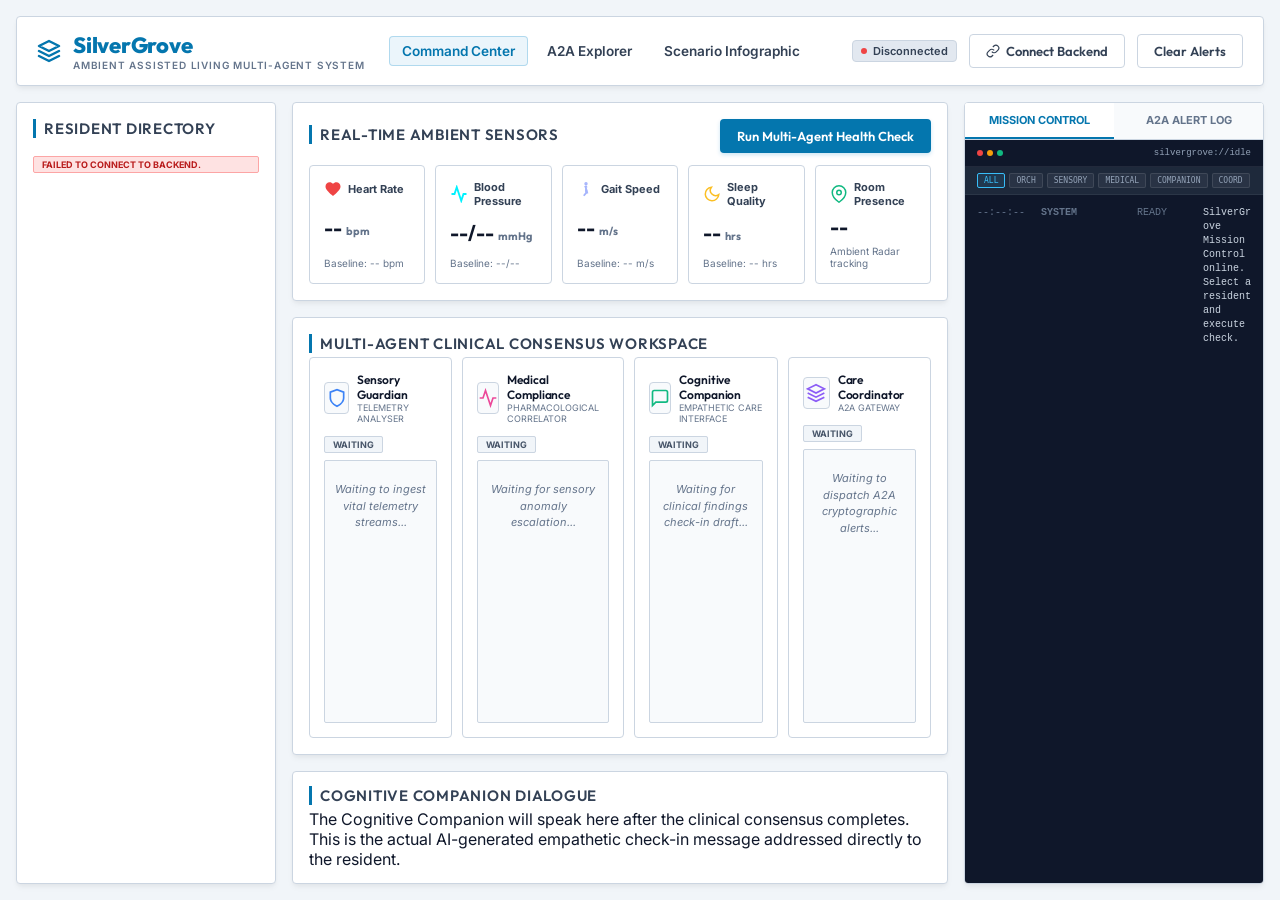
==== commit ba5bd13d: "feat: light theme" ====
--- a/static/index.html
+++ b/static/index.html
@@ -17,11 +17,11 @@
 
     <div class="portal-container">
         <!-- HEADER -->
-        <header class="main-header glass-panel" style="display: flex; justify-content: space-between; align-items: center; flex-wrap: wrap; gap: 1rem;">
+        <header class="main-header glass-panel">
             <div style="display: flex; align-items: center; gap: 1.5rem; flex-wrap: wrap;">
                 <div class="logo-area">
                     <div class="logo-icon" style="display: flex; align-items: center; justify-content: center;">
-                        <svg width="24" height="24" viewBox="0 0 24 24" fill="none" stroke="#00f2fe" stroke-width="2.5" stroke-linecap="round" stroke-linejoin="round">
+                        <svg width="24" height="24" viewBox="0 0 24 24" fill="none" stroke="var(--color-primary)" stroke-width="2.5" stroke-linecap="round" stroke-linejoin="round">
                             <path d="M12 2L2 7l10 5 10-5-10-5zM2 17l10 5 10-5M2 12l10 5 10-5"></path>
                         </svg>
                     </div>
@@ -31,10 +31,10 @@
                     </div>
                 </div>
 
-                <nav class="nav-links" style="display: flex; gap: 0.8rem; align-items: center;">
-                    <a href="index.html" style="color: #00f2fe; text-decoration: none; font-size: 0.85rem; font-weight: 600; padding: 0.4rem 0.8rem; background: rgba(0, 242, 254, 0.08); border-radius: 6px;">Command Center</a>
-                    <a href="a2a-explorer.html" style="color: #94a3b8; text-decoration: none; font-size: 0.85rem; font-weight: 500; padding: 0.4rem 0.8rem; border-radius: 6px; transition: all 0.3s ease;">A2A Explorer</a>
-                    <a href="infographic.html" style="color: #94a3b8; text-decoration: none; font-size: 0.85rem; font-weight: 500; padding: 0.4rem 0.8rem; border-radius: 6px; transition: all 0.3s ease;">Scenario Infographic</a>
+                <nav class="nav-links">
+                    <a href="index.html" class="active">Command Center</a>
+                    <a href="a2a-explorer.html">A2A Explorer</a>
+                    <a href="infographic.html">Scenario Infographic</a>
                 </nav>
             </div>
 
@@ -43,7 +43,7 @@
                     <div class="connection-dot" id="conn-dot"></div>
                     <span id="conn-text">Checking...</span>
                 </div>
-                <button id="config-backend-btn" class="btn btn-secondary" style="display: flex; align-items: center; gap: 0.4rem;">
+                <button id="config-backend-btn" class="btn btn-secondary">
                     <svg width="14" height="14" viewBox="0 0 24 24" fill="none" stroke="currentColor" stroke-width="2">
                         <path d="M10 13a5 5 0 0 0 7.54.54l3-3a5 5 0 0 0-7.07-7.07l-1.72 1.71"></path>
                         <path d="M14 11a5 5 0 0 0-7.54-.54l-3 3a5 5 0 0 0 7.07 7.07l1.71-1.71"></path>
@@ -320,7 +320,7 @@
     <div id="modal-config" class="modal hidden">
         <div class="modal-content glass-panel" style="max-width: 450px;">
             <div class="modal-header">
-                <span class="modal-warning-icon" style="display:flex;align-items:center;justify-content:center;color:#00f2fe;">
+                <span class="modal-warning-icon" style="display:flex;align-items:center;justify-content:center;color:var(--color-primary);">
                     <svg width="24" height="24" viewBox="0 0 24 24" fill="none" stroke="currentColor" stroke-width="2.5">
                         <path d="M10 13a5 5 0 0 0 7.54.54l3-3a5 5 0 0 0-7.07-7.07l-1.72 1.71"></path>
                         <path d="M14 11a5 5 0 0 0-7.54-.54l-3 3a5 5 0 0 0 7.07 7.07l1.71-1.71"></path>
@@ -333,8 +333,8 @@
                     Specify your Google Cloud Run API Gateway URL to connect this frontend with your active agents.
                 </p>
                 <div style="display:flex;flex-direction:column;gap:6px;">
-                    <label style="font-size:11px;font-weight:700;color:white;text-transform:uppercase;">Cloud Run Service URL:</label>
-                    <input type="text" id="input-backend-url" placeholder="https://silvergrove-a2a-xxxx-uc.a.run.app" style="background:rgba(0,0,0,0.3);border:1px solid var(--border-color);border-radius:8px;padding:10px;color:white;font-family:monospace;font-size:12px;outline:none;width:100%;">
+                    <label style="font-size:11px;font-weight:700;color:var(--color-text-primary);text-transform:uppercase;">Cloud Run Service URL:</label>
+                    <input type="text" id="input-backend-url" placeholder="https://silvergrove-a2a-xxxx-uc.a.run.app" style="background:var(--panel-inner);border:1px solid var(--border-color);border-radius:4px;padding:10px;color:var(--color-text-primary);font-family:monospace;font-size:12px;outline:none;width:100%;">
                 </div>
                 <div id="config-status" style="font-size:11px;font-weight:600;min-height:16px;"></div>
             </div>
--- a/static/index.css
+++ b/static/index.css
@@ -1,24 +1,25 @@
 /* ==========================================================================
-   SilverGrove Core Premium Design System (Vanilla CSS / HSL Based)
+   SilverGrove Core Premium Medical Design System (Vanilla CSS / Clean Light Theme)
    ========================================================================== */
 
 :root {
-    --bg-dark: #070a13;
-    --card-bg: rgba(15, 23, 42, 0.45);
-    --card-inner: rgba(30, 41, 59, 0.35);
-    --border-color: rgba(255, 255, 255, 0.07);
-    --border-hover: rgba(255, 255, 255, 0.15);
-    
-    /* Elegant Glowing Tailored HSL Colors */
-    --color-text-primary: #f8fafc;
-    --color-text-secondary: #94a3b8;
+    --bg-clinical: #f1f5f9;
+    --panel-bg: #ffffff;
+    --panel-inner: #f8fafc;
+    --border-color: #cbd5e1;
+    --border-hover: #94a3b8;
+    
+    /* Clean Medical Theme Typographic & Functional Colors */
+    --color-text-primary: #0f172a;
+    --color-text-secondary: #334155;
     --color-text-muted: #64748b;
     
-    --hsl-primary: 224, 71%, 63%; /* Deep Indigo */
-    --hsl-success: 142, 71%, 45%; /* Emerald */
-    --hsl-warning: 32, 95%, 44%;  /* Amber */
-    --hsl-danger: 350, 89%, 46%;  /* Coral Red */
-    --hsl-info: 186, 94%, 43%;    /* Cyan */
+    /* Clinical Professional HSL Palettes */
+    --hsl-primary: 200, 95%, 35%;  /* Clean Hospital Blue */
+    --hsl-success: 142, 76%, 36%;  /* Clinical Green / Stable */
+    --hsl-warning: 38, 92%, 40%;   /* Cautionary Amber */
+    --hsl-danger: 350, 84%, 48%;   /* Emergency Red / Anomaly */
+    --hsl-info: 187, 85%, 38%;     /* Medical Teal */
     
     --color-primary: hsl(var(--hsl-primary));
     --color-success: hsl(var(--hsl-success));
@@ -34,76 +35,54 @@
 }
 
 body {
-    background-color: var(--bg-dark);
+    background-color: var(--bg-clinical);
     color: var(--color-text-primary);
-    font-family: 'Inter', system-ui, -apple-system, sans-serif;
+    font-family: 'Inter', -apple-system, BlinkMacSystemFont, "Segoe UI", Roboto, sans-serif;
     min-height: 100vh;
-    overflow-x: hidden;
-    position: relative;
-    padding: 24px;
-}
-
-/* Translucent Background Glows */
-.bg-glow {
-    position: fixed;
-    width: 600px;
-    height: 600px;
-    border-radius: 50%;
-    filter: blur(140px);
-    opacity: 0.12;
-    pointer-events: none;
-    z-index: -1;
-}
-
-.bg-glow-1 {
-    background: radial-gradient(circle, var(--color-primary) 0%, transparent 70%);
-    top: -100px;
-    left: -100px;
-}
-
-.bg-glow-2 {
-    background: radial-gradient(circle, var(--color-info) 0%, transparent 70%);
-    bottom: -100px;
-    right: -100px;
-}
-
-/* Premium Typography Headers */
+    padding: 16px;
+    display: flex;
+    flex-direction: column;
+}
+
+/* Premium Medical Typography Headers */
 h1, h2, h3, h4 {
     font-family: 'Outfit', sans-serif;
     font-weight: 600;
-    letter-spacing: -0.02em;
-}
-
-/* Glassmorphic Panel Core Utilities */
+    letter-spacing: -0.01em;
+    color: var(--color-text-primary);
+}
+
+/* Sharp, Professional Clinical Panels */
 .glass-panel {
-    background: var(--card-bg);
-    backdrop-filter: blur(20px);
-    -webkit-backdrop-filter: blur(20px);
-    border: 1px solid var(--border-color);
-    border-radius: 20px;
-    box-shadow: 0 12px 40px 0 rgba(0, 0, 0, 0.4);
-    transition: all 0.3s cubic-bezier(0.4, 0, 0.2, 1);
+    background: var(--panel-bg);
+    border: 1px solid var(--border-color);
+    border-radius: 4px; /* Crisp minimal rounded corners for high-end medical vibe */
+    box-shadow: 0 4px 6px -1px rgba(0, 0, 0, 0.05), 0 2px 4px -1px rgba(0, 0, 0, 0.03);
+    transition: all 0.2s ease;
 }
 
 .glass-panel-inner {
-    background: var(--card-inner);
-    border: 1px solid rgba(255, 255, 255, 0.04);
-    border-radius: 14px;
-    padding: 16px;
-    transition: all 0.3s ease;
+    background: var(--panel-inner);
+    border: 1px solid var(--border-color);
+    border-radius: 2px;
+    padding: 14px;
+    transition: all 0.2s ease;
 }
 
 .glass-panel-inner:hover {
-    border-color: rgba(255, 255, 255, 0.08);
+    border-color: var(--border-hover);
+    background: #ffffff;
 }
 
 /* Portal Container Structure */
 .portal-container {
     max-width: 1680px;
     margin: 0 auto;
-    display: flex;
-    flex-direction: column;
-    gap: 24px;
+    width: 100%;
+    display: flex;
+    flex-direction: column;
+    gap: 16px;
+    flex-grow: 1;
 }
 
 /* MAIN HEADER */
@@ -111,222 +90,315 @@
     display: flex;
     justify-content: space-between;
     align-items: center;
-    padding: 18px 30px;
+    padding: 14px 20px;
+    flex-shrink: 0;
 }
 
 .logo-area {
     display: flex;
     align-items: center;
-    gap: 16px;
+    gap: 12px;
 }
 
 .logo-icon {
-    font-size: 32px;
-    filter: drop-shadow(0 0 10px rgba(74, 222, 128, 0.3));
+    font-size: 28px;
+    color: var(--color-primary);
+    display: flex;
+    align-items: center;
 }
 
 .logo-text h1 {
-    font-size: 26px;
+    font-size: 22px;
     font-weight: 800;
-    background: linear-gradient(135deg, #ffffff 30%, #94a3b8 100%);
-    -webkit-background-clip: text;
-    -webkit-text-fill-color: transparent;
+    color: var(--color-primary);
 }
 
 .logo-text p {
-    font-size: 12px;
+    font-size: 10px;
+    color: var(--color-text-muted);
+    font-weight: 600;
+    text-transform: uppercase;
+    letter-spacing: 0.08em;
+}
+
+.nav-links {
+    display: flex;
+    gap: 6px;
+    align-items: center;
+}
+
+.nav-links a {
     color: var(--color-text-secondary);
-    font-weight: 500;
-    text-transform: uppercase;
-    letter-spacing: 0.05em;
+    text-decoration: none;
+    font-size: 0.85rem;
+    font-weight: 600;
+    padding: 6px 12px;
+    border-radius: 4px;
+    transition: all 0.2s ease;
+    border: 1px solid transparent;
+}
+
+.nav-links a:hover {
+    color: var(--color-primary);
+    background: rgba(2, 132, 199, 0.05);
+    border-color: rgba(2, 132, 199, 0.15);
+}
+
+.nav-links a.active {
+    color: var(--color-primary) !important;
+    background: rgba(2, 132, 199, 0.08) !important;
+    border-color: rgba(2, 132, 199, 0.25) !important;
 }
 
 .status-bar {
     display: flex;
     align-items: center;
-    gap: 20px;
-}
-
-.status-indicator {
-    display: flex;
-    align-items: center;
-    gap: 10px;
-    background: rgba(22, 163, 74, 0.1);
-    padding: 6px 14px;
-    border-radius: 30px;
-    border: 1px solid rgba(22, 163, 74, 0.2);
-}
-
-.pulse-dot {
-    width: 8px;
-    height: 8px;
-    background-color: #22c55e;
-    border-radius: 50%;
-    box-shadow: 0 0 10px #22c55e;
-    animation: pulse 2s infinite;
-}
-
-.status-label {
-    font-size: 13px;
-    font-weight: 600;
-    color: #4ade80;
-}
-
-/* BUTTONS */
+    gap: 12px;
+}
+
+/* BUTTONS - Crisp, minimal medical design */
 .btn {
     font-family: 'Outfit', sans-serif;
     font-weight: 600;
-    font-size: 14px;
-    padding: 10px 20px;
-    border-radius: 12px;
+    font-size: 13px;
+    padding: 8px 16px;
+    border-radius: 4px;
     cursor: pointer;
-    border: none;
+    border: 1px solid transparent;
     transition: all 0.2s ease;
+    display: flex;
+    align-items: center;
+    gap: 6px;
 }
 
 .btn-primary {
-    background: linear-gradient(135deg, var(--color-primary) 0%, #3b82f6 100%);
+    background: var(--color-primary);
     color: white;
-    box-shadow: 0 4px 20px rgba(59, 130, 246, 0.35);
+    box-shadow: 0 2px 4px rgba(2, 132, 199, 0.2);
 }
 
 .btn-primary:hover {
-    transform: translateY(-2px);
-    box-shadow: 0 6px 24px rgba(59, 130, 246, 0.5);
+    background: #026497;
+    box-shadow: 0 4px 6px rgba(2, 132, 199, 0.3);
+}
+
+.btn-primary:disabled {
+    background: #cbd5e1;
+    color: #94a3b8;
+    cursor: not-allowed;
+    box-shadow: none;
 }
 
 .btn-secondary {
-    background: rgba(255, 255, 255, 0.05);
+    background: #ffffff;
+    color: var(--color-text-secondary);
+    border: 1px solid var(--border-color);
+}
+
+.btn-secondary:hover {
+    background: #f8fafc;
+    border-color: var(--border-hover);
     color: var(--color-text-primary);
-    border: 1px solid rgba(255, 255, 255, 0.08);
-}
-
-.btn-secondary:hover {
-    background: rgba(255, 255, 255, 0.1);
-    border-color: rgba(255, 255, 255, 0.2);
-}
-
-/* GRID SETUP */
+}
+
+/* ==========================================================================
+   RESPONSIVE DYNAMIC GRID
+   ========================================================================== */
+
 .dashboard-grid {
     display: grid;
-    grid-template-columns: 320px 1fr 340px;
-    gap: 24px;
-    height: calc(100vh - 150px);
-}
-
-/* PANEL & WORKSPACE CARDS */
+    grid-template-columns: 280px 1fr 340px;
+    gap: 16px;
+    flex-grow: 1;
+    min-height: 0;
+}
+
+/* Responsive Overrides */
+@media (max-width: 1400px) {
+    .dashboard-grid {
+        grid-template-columns: 260px 1fr 300px;
+    }
+}
+
+@media (max-width: 1200px) {
+    .dashboard-grid {
+        grid-template-columns: 280px 1fr;
+        grid-template-rows: auto;
+    }
+    
+    .panel-right {
+        grid-column: span 2;
+        height: 400px;
+    }
+}
+
+@media (max-width: 900px) {
+    .dashboard-grid {
+        grid-template-columns: 1fr;
+        grid-template-rows: auto;
+    }
+    
+    .panel-left, .workspace-panel, .panel-right {
+        grid-column: span 1;
+    }
+    
+    .panel-left {
+        height: auto;
+    }
+    
+    .vitals-grid {
+        grid-template-columns: repeat(3, 1fr) !important;
+    }
+}
+
+@media (max-width: 600px) {
+    body {
+        padding: 8px;
+    }
+    
+    .main-header {
+        flex-direction: column;
+        align-items: flex-start;
+        gap: 12px;
+    }
+    
+    .status-bar {
+        width: 100%;
+        justify-content: space-between;
+    }
+    
+    .vitals-grid {
+        grid-template-columns: 1fr !important;
+    }
+    
+    .agents-grid {
+        grid-template-columns: 1fr !important;
+    }
+}
+
+/* PANEL DETAILS */
 .panel {
     display: flex;
     flex-direction: column;
-    gap: 16px;
-    padding: 24px;
+    gap: 14px;
+    padding: 16px;
     overflow-y: auto;
+    min-height: 0;
 }
 
 .panel-title {
-    font-size: 18px;
-    color: var(--color-text-primary);
-    border-left: 3px solid var(--color-primary);
-    padding-left: 10px;
-    margin-bottom: 8px;
-}
-
-/* RESIDENT LIST */
-.residents-list {
-    display: flex;
-    flex-direction: column;
-    gap: 12px;
-}
-
-.resident-card {
-    cursor: pointer;
-    display: flex;
-    flex-direction: column;
-    gap: 6px;
-}
-
-.resident-card.active {
-    background: rgba(59, 130, 246, 0.15);
-    border-color: rgba(59, 130, 246, 0.3);
-    box-shadow: 0 0 15px rgba(59, 130, 246, 0.15);
-}
-
-.res-header {
-    display: flex;
-    justify-content: space-between;
-    align-items: center;
-}
-
-.res-name {
     font-size: 15px;
-    font-weight: 600;
-}
-
-.res-age {
-    font-size: 12px;
-    color: var(--color-text-muted);
-}
-
-.res-meta {
-    font-size: 12px;
-    color: var(--color-text-secondary);
-}
-
-/* DETAILED PROFILE CARD */
-.profile-card {
-    margin-top: auto;
-    padding: 16px;
-}
-
-.profile-title {
-    font-size: 16px;
-    margin-bottom: 12px;
-}
-
-.profile-meta {
-    display: flex;
-    flex-direction: column;
-    gap: 6px;
-    font-size: 13px;
-    margin-bottom: 14px;
-    border-bottom: 1px solid rgba(255, 255, 255, 0.05);
-    padding-bottom: 10px;
-}
-
-.profile-meds h4 {
-    font-size: 12px;
     text-transform: uppercase;
     letter-spacing: 0.05em;
     color: var(--color-text-secondary);
-    margin-bottom: 8px;
+    border-left: 3px solid var(--color-primary);
+    padding-left: 8px;
+    margin-bottom: 4px;
+}
+
+/* RESIDENTS LIST */
+.residents-list {
+    display: flex;
+    flex-direction: column;
+    gap: 8px;
+}
+
+.resident-card {
+    cursor: pointer;
+    display: flex;
+    flex-direction: column;
+    gap: 4px;
+    border-radius: 4px;
+    background: #ffffff;
+    border: 1px solid var(--border-color);
+}
+
+.resident-card.active {
+    background: rgba(2, 132, 199, 0.06);
+    border-color: var(--color-primary);
+    box-shadow: 0 0 0 1px var(--color-primary);
+}
+
+.res-header {
+    display: flex;
+    justify-content: space-between;
+    align-items: center;
+}
+
+.res-name {
+    font-size: 14px;
+    font-weight: 700;
+    color: var(--color-text-primary);
+}
+
+.res-age {
+    font-size: 11px;
+    color: var(--color-text-muted);
+}
+
+.res-meta {
+    font-size: 11px;
+    color: var(--color-text-secondary);
+}
+
+/* PROFILE CARD */
+.profile-card {
+    margin-top: auto;
+    background: #ffffff;
+    border: 1px solid var(--border-color);
+}
+
+.profile-title {
+    font-size: 14px;
+    color: var(--color-text-primary);
+    margin-bottom: 10px;
+    font-weight: 700;
+}
+
+.profile-meta {
+    display: flex;
+    flex-direction: column;
+    gap: 4px;
+    font-size: 12px;
+    margin-bottom: 10px;
+    border-bottom: 1px solid var(--border-color);
+    padding-bottom: 8px;
+}
+
+.profile-meds h4 {
+    font-size: 10px;
+    text-transform: uppercase;
+    letter-spacing: 0.05em;
+    color: var(--color-text-muted);
+    margin-bottom: 6px;
 }
 
 .profile-meds ul {
     list-style: none;
     display: flex;
     flex-direction: column;
-    gap: 8px;
+    gap: 6px;
 }
 
 .profile-meds li {
-    font-size: 12px;
+    font-size: 11px;
     color: var(--color-text-secondary);
-    background: rgba(255, 255, 255, 0.02);
-    padding: 6px 10px;
-    border-radius: 8px;
-    border: 1px solid rgba(255, 255, 255, 0.04);
-}
-
-/* CENTER WORKSPACE LAYOUT */
+    background: var(--panel-inner);
+    padding: 6px 8px;
+    border-radius: 2px;
+    border: 1px solid var(--border-color);
+}
+
+/* WORKSPACE */
 .workspace-panel {
     display: flex;
     flex-direction: column;
-    gap: 24px;
-    height: 100%;
+    gap: 16px;
+    min-height: 0;
 }
 
 .vitals-container {
-    padding: 24px;
+    padding: 16px;
     flex-shrink: 0;
 }
 
@@ -334,239 +406,429 @@
     display: flex;
     justify-content: space-between;
     align-items: center;
-    margin-bottom: 18px;
-}
-
-/* VITALS SENSOR GRID */
+    margin-bottom: 12px;
+}
+
+/* VITALS GRID */
 .vitals-grid {
     display: grid;
     grid-template-columns: repeat(5, 1fr);
-    gap: 16px;
+    gap: 10px;
 }
 
 .vital-card {
     display: flex;
     flex-direction: column;
     justify-content: space-between;
-    min-height: 120px;
-    position: relative;
-    overflow: hidden;
+    min-height: 100px;
+    background: #ffffff;
+    border: 1px solid var(--border-color);
+    border-radius: 4px;
 }
 
 .vital-header {
     display: flex;
     align-items: center;
-    gap: 8px;
-}
-
-.vital-icon {
-    font-size: 18px;
+    gap: 6px;
 }
 
 .vital-name {
-    font-size: 12px;
-    font-weight: 600;
+    font-size: 11px;
+    font-weight: 700;
     color: var(--color-text-secondary);
 }
 
 .vital-value {
     font-family: 'Outfit', sans-serif;
-    font-size: 26px;
-    font-weight: 700;
-    margin: 10px 0;
+    font-size: 20px;
+    font-weight: 700;
+    margin: 6px 0;
+    color: var(--color-text-primary);
 }
 
 .vital-unit {
-    font-size: 13px;
+    font-size: 11px;
     color: var(--color-text-muted);
 }
 
 .vital-footer {
-    font-size: 11px;
-    color: var(--color-text-muted);
-}
-
-.occupancy-val {
-    font-size: 18px;
-    text-transform: capitalize;
-}
-
-/* Glow Anomalies */
+    font-size: 10px;
+    color: var(--color-text-muted);
+}
+
+/* Anomaly Indicators */
 #card-bp.anomaly-alert {
-    box-shadow: 0 0 20px rgba(239, 68, 68, 0.15);
-    border-color: rgba(239, 68, 68, 0.25);
-    background: rgba(239, 68, 68, 0.05);
+    background: #fef2f2;
+    border-color: #ef4444;
+    box-shadow: 0 0 8px rgba(239, 68, 68, 0.15);
+    animation: borderAlertPulse 1.5s infinite;
 }
 
 #card-gait.anomaly-alert {
-    box-shadow: 0 0 20px rgba(245, 158, 11, 0.15);
-    border-color: rgba(245, 158, 11, 0.25);
-    background: rgba(245, 158, 11, 0.05);
-}
-
-/* MULTI-AGENT WORKSPACE */
+    background: #fffbeb;
+    border-color: #f59e0b;
+    box-shadow: 0 0 8px rgba(245, 158, 11, 0.15);
+}
+
+/* AGENTS SECTION */
 .agents-container {
-    padding: 24px;
+    padding: 16px;
     flex-grow: 1;
     display: flex;
     flex-direction: column;
-    overflow: hidden;
+    min-height: 0;
 }
 
 .agents-grid {
     display: grid;
     grid-template-columns: repeat(4, 1fr);
-    gap: 16px;
+    gap: 10px;
     flex-grow: 1;
-    overflow: hidden;
+    min-height: 0;
 }
 
 .agent-column {
     display: flex;
     flex-direction: column;
-    gap: 12px;
+    gap: 8px;
+    height: 100%;
+    background: #ffffff;
+    border: 1px solid var(--border-color);
+    border-radius: 4px;
+}
+
+.agent-badge {
+    display: flex;
+    align-items: center;
+    gap: 8px;
+}
+
+.agent-avatar {
+    width: 32px;
+    height: 32px;
+    background: var(--panel-inner);
+    border: 1px solid var(--border-color);
+    border-radius: 4px;
+    display: flex;
+    align-items: center;
+    justify-content: center;
+}
+
+.agent-identity h3 {
+    font-size: 12px;
+    color: var(--color-text-primary);
+}
+
+.agent-identity p {
+    font-size: 9px;
+    color: var(--color-text-muted);
+    text-transform: uppercase;
+}
+
+.status-pill {
+    font-size: 9px;
+    font-weight: 700;
+    text-transform: uppercase;
+    padding: 2px 8px;
+    border-radius: 2px;
+    border: 1px solid transparent;
+}
+
+.status-waiting {
+    background: #f1f5f9;
+    color: #475569;
+    border-color: #cbd5e1;
+}
+
+.status-running {
+    background: #e0f2fe;
+    color: #0369a1;
+    border-color: #7dd3fc;
+    animation: pulseBorder 1.5s infinite;
+}
+
+.status-completed {
+    background: #dcfce7;
+    color: #15803d;
+    border-color: #86efac;
+}
+
+.status-failed {
+    background: #fee2e2;
+    color: #b91c1c;
+    border-color: #fca5a5;
+}
+
+.agent-output-box {
+    background: var(--panel-inner);
+    border: 1px solid var(--border-color);
+    border-radius: 2px;
+    padding: 10px;
+    flex-grow: 1;
+    overflow-y: auto;
+    font-size: 11px;
+    line-height: 1.5;
+    color: var(--color-text-secondary);
+}
+
+.placeholder-text {
+    color: var(--color-text-muted);
+    font-style: italic;
+    text-align: center;
+    margin-top: 10px;
+}
+
+/* COGNITIVE EMPATHY DIALOGUE */
+.empathy-section {
+    padding: 14px 16px;
+    background: #ffffff;
+    border: 1px solid var(--border-color);
+}
+
+.empathy-bubble {
+    background: rgba(22, 163, 74, 0.04);
+    border: 1px solid rgba(22, 163, 74, 0.15);
+    border-radius: 4px;
+    padding: 12px 16px;
+    position: relative;
+}
+
+.empathy-speaker {
+    display: flex;
+    align-items: center;
+    gap: 6px;
+    margin-bottom: 4px;
+}
+
+.empathy-speaker-dot {
+    width: 6px;
+    height: 6px;
+    border-radius: 50%;
+    background: var(--color-success);
+}
+
+.empathy-speaker-name {
+    font-size: 10px;
+    font-weight: 700;
+    text-transform: uppercase;
+    color: var(--color-success);
+}
+
+.empathy-text {
+    font-size: 12px;
+    line-height: 1.5;
+    color: var(--color-text-primary);
+    font-style: italic;
+}
+
+/* ==========================================================================
+   MISSION CONTROL / ALERTS PANEL (Right)
+   ========================================================================== */
+
+.terminal-wrapper {
+    display: flex;
+    flex-direction: column;
     height: 100%;
     overflow: hidden;
-}
-
-.agent-badge {
-    display: flex;
-    align-items: center;
-    gap: 10px;
-}
-
-.agent-avatar {
-    font-size: 24px;
+    background: #ffffff;
+}
+
+.terminal-tab-bar {
+    display: flex;
+    border-bottom: 1px solid var(--border-color);
+    background: #f8fafc;
+}
+
+.terminal-tab {
+    flex: 1;
+    padding: 10px;
+    font-size: 11px;
+    font-weight: 700;
+    text-transform: uppercase;
+    font-family: 'Inter', sans-serif;
+    color: var(--color-text-muted);
+    background: transparent;
+    border: none;
+    cursor: pointer;
+    border-bottom: 2px solid transparent;
+    transition: all 0.2s ease;
+    text-align: center;
+}
+
+.terminal-tab:hover {
+    color: var(--color-text-secondary);
+}
+
+.terminal-tab.active {
+    color: var(--color-primary);
+    border-bottom-color: var(--color-primary);
+    background: #ffffff;
+}
+
+.terminal-tab-content {
+    display: none;
+    flex-direction: column;
+    flex: 1;
+    overflow: hidden;
+}
+
+.terminal-tab-content.active {
+    display: flex;
+}
+
+/* MONOSPACE CLINICAL TERMINAL CONSOLE */
+.terminal-header-bar {
+    background: #0f172a;
+    padding: 8px 12px;
+    border-bottom: 1px solid rgba(255, 255, 255, 0.08);
+    display: flex;
+    justify-content: space-between;
+    align-items: center;
+}
+
+.terminal-dots {
+    display: flex;
+    gap: 4px;
+}
+
+.t-dot {
+    width: 6px;
+    height: 6px;
+    border-radius: 50%;
+}
+
+.t-dot.red { background: #ef4444; }
+.t-dot.yellow { background: #f59e0b; }
+.t-dot.green { background: #10b981; }
+
+.terminal-status-text {
+    font-family: 'Courier New', monospace;
+    font-size: 9px;
+    color: #94a3b8;
+}
+
+.filter-bar {
+    display: flex;
+    flex-wrap: wrap;
+    gap: 4px;
+    padding: 6px 12px;
+    background: #1e293b;
+    border-bottom: 1px solid rgba(255, 255, 255, 0.06);
+}
+
+.filter-chip {
     background: rgba(255, 255, 255, 0.05);
-    width: 42px;
-    height: 42px;
-    display: flex;
-    align-items: center;
-    justify-content: center;
-    border-radius: 10px;
-}
-
-.agent-identity h3 {
-    font-size: 14px;
-}
-
-.agent-identity p {
+    border: 1px solid rgba(255, 255, 255, 0.1);
+    color: #94a3b8;
+    border-radius: 2px;
+    padding: 2px 6px;
+    font-size: 8px;
+    font-family: monospace;
+    cursor: pointer;
+    transition: all 0.2s ease;
+}
+
+.filter-chip:hover,
+.filter-chip.active {
+    border-color: #38bdf8;
+    color: #38bdf8;
+    background: rgba(56, 189, 248, 0.1);
+}
+
+.terminal-logs {
+    flex: 1;
+    padding: 10px;
+    overflow-y: auto;
+    font-family: 'Consolas', 'Courier New', monospace;
     font-size: 10px;
-    color: var(--color-text-muted);
-    text-transform: uppercase;
-}
-
-.agent-status-label {
-    display: flex;
-}
-
-.status-pill {
-    font-size: 10px;
-    font-weight: 700;
-    text-transform: uppercase;
-    padding: 4px 10px;
-    border-radius: 20px;
-}
-
-.status-waiting {
-    background: rgba(255, 255, 255, 0.05);
-    color: var(--color-text-muted);
-    border: 1px solid rgba(255, 255, 255, 0.08);
-}
-
-.status-running {
-    background: rgba(59, 130, 246, 0.15);
-    color: #60a5fa;
-    border: 1px solid rgba(59, 130, 246, 0.3);
-    animation: borderPulse 1.5s infinite;
-}
-
-.status-completed {
-    background: rgba(34, 197, 94, 0.15);
-    color: #4ade80;
-    border: 1px solid rgba(34, 197, 94, 0.3);
-}
-
-.status-failed {
-    background: rgba(239, 68, 68, 0.15);
-    color: #f87171;
-    border: 1px solid rgba(239, 68, 68, 0.3);
-}
-
-.agent-output-box {
+    line-height: 1.4;
+    display: flex;
+    flex-direction: column;
+    gap: 3px;
+    background: #0f172a;
+}
+
+.log-row {
+    display: flex;
+    gap: 6px;
+    padding: 1px 2px;
+    align-items: flex-start;
+}
+
+.log-time {
+    color: #64748b;
+    min-width: 58px;
+    flex-shrink: 0;
+}
+
+.log-agent {
+    font-weight: 700;
+    min-width: 90px;
+    flex-shrink: 0;
+}
+
+.log-event {
+    color: #38bdf8;
+    min-width: 60px;
+    flex-shrink: 0;
+}
+
+.log-msg {
+    color: #cbd5e1;
+    flex: 1;
+    word-break: break-word;
+    white-space: pre-wrap;
+}
+
+.log-data-block {
+    margin-top: 2px;
+    padding: 4px;
     background: rgba(0, 0, 0, 0.2);
-    border: 1px solid rgba(255, 255, 255, 0.03);
-    border-radius: 10px;
-    padding: 12px;
-    flex-grow: 1;
-    overflow-y: auto;
+    border-radius: 2px;
+    font-size: 8px;
+    border: 1px solid rgba(255, 255, 255, 0.05);
+    color: #94a3b8;
+}
+
+/* Monospace Agent color coding */
+.agent-ORCHESTRATOR { color: #f59e0b; }
+.agent-SENSORY_GUARDIAN { color: #3b82f6; }
+.agent-MEDICAL_COMPLIANCE { color: #f472b6; }
+.agent-COGNITIVE_COMPANION { color: #34d399; }
+.agent-CARE_COORDINATOR { color: #a78bfa; }
+
+/* ALERT LOG HISTORICAL TIMELINE */
+.alert-feed-item {
+    display: flex;
+    flex-direction: column;
+    gap: 6px;
+    border-left: 3px solid var(--border-color);
+    background: #f8fafc;
+    border: 1px solid var(--border-color);
+    border-left: 3px solid var(--border-color);
+    padding: 10px;
+    margin-bottom: 8px;
+    border-radius: 2px;
+}
+
+.alert-feed-item.warning {
+    border-left-color: var(--color-warning);
+    background: rgba(245, 158, 11, 0.02);
+}
+
+.alert-feed-item.critical {
+    border-left-color: var(--color-danger);
+    background: rgba(239, 68, 68, 0.02);
+}
+
+.alert-item-header {
+    display: flex;
+    justify-content: space-between;
+    align-items: center;
+}
+
+.alert-item-title {
     font-size: 12px;
-    line-height: 1.5;
-    color: var(--color-text-secondary);
-}
-
-.placeholder-text {
-    color: var(--color-text-muted);
-    font-style: italic;
-    text-align: center;
-    margin-top: 20px;
-}
-
-/* OUTBOUND A2A ALERTS TIMELINE */
-.alerts-timeline {
-    display: flex;
-    flex-direction: column;
-    gap: 16px;
-    flex-grow: 1;
-}
-
-.no-alerts-placeholder {
-    display: flex;
-    flex-direction: column;
-    align-items: center;
-    justify-content: center;
-    gap: 12px;
-    text-align: center;
-    height: 200px;
-    color: var(--color-text-muted);
-    padding: 20px;
-}
-
-.timeline-empty-icon {
-    font-size: 32px;
-    opacity: 0.4;
-}
-
-.no-alerts-placeholder p {
-    font-size: 13px;
-    line-height: 1.4;
-}
-
-.alert-feed-item {
-    display: flex;
-    flex-direction: column;
-    gap: 8px;
-    position: relative;
-    border-left-width: 4px;
-    animation: fadeIn 0.4s ease;
-}
-
-.alert-feed-item.warning {
-    border-left: 3px solid var(--color-warning);
-}
-
-.alert-feed-item.critical {
-    border-left: 3px solid var(--color-danger);
-}
-
-.alert-item-header {
-    display: flex;
-    justify-content: space-between;
-    align-items: center;
-}
-
-.alert-item-title {
-    font-size: 13px;
     font-weight: 700;
     color: var(--color-text-primary);
 }
@@ -577,95 +839,121 @@
 }
 
 .alert-item-msg {
-    font-size: 12px;
+    font-size: 11px;
     color: var(--color-text-secondary);
     line-height: 1.4;
 }
 
 .alert-item-tag {
     align-self: flex-start;
-    font-size: 9px;
-    font-weight: 700;
-    text-transform: uppercase;
-    background: rgba(255, 255, 255, 0.05);
-    color: var(--color-text-muted);
-    padding: 2px 6px;
+    font-size: 8px;
+    font-weight: 700;
+    background: #e2e8f0;
+    color: var(--color-text-muted);
+    padding: 1px 4px;
+    border-radius: 2px;
+}
+
+/* CONNECTION BADGES */
+.connection-badge {
+    display: flex;
+    align-items: center;
+    gap: 6px;
+    font-size: 11px;
+    font-weight: 600;
+    padding: 3px 8px;
     border-radius: 4px;
-    border: 1px solid rgba(255, 255, 255, 0.07);
-}
-
-/* ALERT MODAL WINDOW */
+    background: #e2e8f0;
+    border: 1px solid var(--border-color);
+    color: var(--color-text-secondary);
+}
+
+.connection-dot {
+    width: 6px;
+    height: 6px;
+    border-radius: 50%;
+    background: #ef4444;
+}
+
+.connection-dot.online {
+    background: var(--color-success);
+    box-shadow: 0 0 6px rgba(22, 163, 74, 0.5);
+}
+
+/* ==========================================================================
+   MODAL DIALOGS
+   ========================================================================== */
+
 .modal {
     position: fixed;
     top: 0;
     left: 0;
     width: 100vw;
     height: 100vh;
-    background: rgba(0, 0, 0, 0.6);
-    backdrop-filter: blur(10px);
+    background: rgba(15, 23, 42, 0.4);
+    backdrop-filter: blur(4px);
     display: flex;
     align-items: center;
     justify-content: center;
-    z-index: 100;
-    transition: all 0.3s ease;
+    z-index: 200;
 }
 
 .modal-content {
-    width: 600px;
-    padding: 30px;
-    display: flex;
-    flex-direction: column;
-    gap: 20px;
-    animation: scaleUp 0.3s cubic-bezier(0.34, 1.56, 0.64, 1);
+    background: #ffffff;
+    width: 90%;
+    max-width: 580px;
+    padding: 24px;
+    border: 1px solid var(--border-color);
+    border-radius: 4px;
+    box-shadow: 0 20px 25px -5px rgba(0, 0, 0, 0.1), 0 10px 10px -5px rgba(0, 0, 0, 0.04);
+    display: flex;
+    flex-direction: column;
+    gap: 16px;
+    animation: slideInUp 0.25s ease;
 }
 
 .modal-header {
     display: flex;
     align-items: center;
-    gap: 16px;
-}
-
-.modal-warning-icon {
-    font-size: 36px;
-    filter: drop-shadow(0 0 10px var(--color-danger));
+    gap: 10px;
 }
 
 .modal-header h2 {
-    font-size: 22px;
-    color: #ff4a4a;
+    font-size: 18px;
+    color: #ef4444;
 }
 
 .modal-body {
     display: flex;
     flex-direction: column;
-    gap: 16px;
-    font-size: 14px;
+    gap: 12px;
+    font-size: 13px;
     line-height: 1.5;
 }
 
 .modal-correlation-box h4,
 .modal-actions-box h4 {
-    font-size: 12px;
+    font-size: 10px;
+    font-weight: 700;
     text-transform: uppercase;
-    color: var(--color-text-secondary);
-    margin-bottom: 6px;
-    letter-spacing: 0.05em;
+    color: var(--color-text-muted);
+    margin-bottom: 4px;
 }
 
 .modal-actions-box ul {
     list-style: none;
     display: flex;
     flex-direction: column;
-    gap: 8px;
+    gap: 4px;
 }
 
 .modal-actions-box li {
-    background: rgba(22, 163, 74, 0.08);
+    background: rgba(22, 163, 74, 0.05);
     border: 1px solid rgba(22, 163, 74, 0.15);
-    padding: 8px 12px;
-    border-radius: 8px;
-    color: #4ade80;
-    font-weight: 500;
+    padding: 6px 10px;
+    border-radius: 2px;
+    color: var(--color-success);
+    font-weight: 600;
 }
 
 .modal-footer {
@@ -673,12 +961,9 @@
     justify-content: flex-end;
 }
 
-/* HELPER UTILITIES */
+/* CORE UTILITIES */
 .hidden {
     display: none !important;
-    opacity: 0;
-    pointer-events: none;
-    visibility: hidden;
 }
 
 .loading-spinner {
@@ -686,339 +971,28 @@
     color: var(--color-text-muted);
     font-style: italic;
     margin: 20px 0;
-}
-
-/* KEYFRAMES & ANIMATIONS */
-@keyframes pulse {
-    0% {
-        box-shadow: 0 0 0 0 rgba(34, 197, 94, 0.7);
-    }
-    70% {
-        box-shadow: 0 0 0 10px rgba(34, 197, 94, 0);
-    }
-    100% {
-        box-shadow: 0 0 0 0 rgba(34, 197, 94, 0);
-    }
-}
-
-@keyframes borderPulse {
-    0% {
-        border-color: rgba(59, 130, 246, 0.3);
-    }
-    50% {
-        border-color: rgba(59, 130, 246, 0.7);
-        box-shadow: 0 0 10px rgba(59, 130, 246, 0.15);
-    }
-    100% {
-        border-color: rgba(59, 130, 246, 0.3);
-    }
+    font-size: 12px;
+}
+
+/* ANIMATIONS */
+@keyframes borderAlertPulse {
+    0% { border-color: #fca5a5; }
+    50% { border-color: #ef4444; box-shadow: 0 0 12px rgba(239, 68, 68, 0.2); }
+    100% { border-color: #fca5a5; }
+}
+
+@keyframes pulseBorder {
+    0% { border-color: #cbd5e1; }
+    50% { border-color: var(--color-primary); }
+    100% { border-color: #cbd5e1; }
+}
+
+@keyframes slideInUp {
+    from { transform: translateY(20px); opacity: 0; }
+    to { transform: translateY(0); opacity: 1; }
 }
 
 @keyframes fadeIn {
-    from {
-        opacity: 0;
-        transform: translateY(10px);
-    }
-    to {
-        opacity: 1;
-        transform: translateY(0);
-    }
-}
-
-@keyframes scaleUp {
-    from {
-        transform: scale(0.9);
-        opacity: 0;
-    }
-    to {
-        transform: scale(1);
-        opacity: 1;
-    }
-}
-
-/* ==========================================================================
-   EMBEDDED TERMINAL CONSOLE (Right Panel)
-   ========================================================================== */
-
-.terminal-wrapper {
-    display: flex;
-    flex-direction: column;
-    height: 100%;
-    overflow: hidden;
-}
-
-.terminal-tab-bar {
-    display: flex;
-    gap: 0;
-    border-bottom: 1px solid var(--border-color);
-    flex-shrink: 0;
-}
-
-.terminal-tab {
-    padding: 10px 16px;
-    font-size: 12px;
-    font-weight: 600;
-    font-family: 'Outfit', sans-serif;
-    color: var(--color-text-muted);
-    background: transparent;
-    border: none;
-    cursor: pointer;
-    border-bottom: 2px solid transparent;
-    transition: all 0.2s ease;
-}
-
-.terminal-tab:hover {
-    color: var(--color-text-secondary);
-}
-
-.terminal-tab.active {
-    color: #00f2fe;
-    border-bottom-color: #00f2fe;
-}
-
-.terminal-tab-content {
-    display: none;
-    flex-direction: column;
-    flex: 1;
-    overflow: hidden;
-}
-
-.terminal-tab-content.active {
-    display: flex;
-}
-
-.terminal-header-bar {
-    background: rgba(5, 7, 12, 0.6);
-    padding: 8px 14px;
-    border-bottom: 1px solid rgba(255, 255, 255, 0.04);
-    display: flex;
-    justify-content: space-between;
-    align-items: center;
-    flex-shrink: 0;
-}
-
-.terminal-dots {
-    display: flex;
-    gap: 5px;
-}
-
-.t-dot {
-    width: 8px;
-    height: 8px;
-    border-radius: 50%;
-}
-
-.t-dot.red { background: #ef4444; }
-.t-dot.yellow { background: #f59e0b; }
-.t-dot.green { background: #10b981; }
-
-.terminal-status-text {
-    font-family: 'Inter', monospace;
-    font-size: 10px;
-    color: var(--color-text-muted);
-    letter-spacing: 0.03em;
-}
-
-.filter-bar {
-    display: flex;
-    flex-wrap: wrap;
-    gap: 5px;
-    padding: 8px 14px;
-    background: rgba(5, 7, 12, 0.4);
-    border-bottom: 1px solid rgba(255, 255, 255, 0.03);
-    flex-shrink: 0;
-}
-
-.filter-chip {
-    background: rgba(255, 255, 255, 0.03);
-    border: 1px solid rgba(255, 255, 255, 0.06);
-    color: var(--color-text-muted);
-    border-radius: 14px;
-    padding: 2px 8px;
-    font-size: 9px;
-    font-weight: 600;
-    font-family: 'Inter', monospace;
-    cursor: pointer;
-    transition: all 0.2s ease;
-    text-transform: uppercase;
-}
-
-.filter-chip:hover,
-.filter-chip.active {
-    border-color: #00f2fe;
-    color: #00f2fe;
-    background: rgba(0, 242, 254, 0.05);
-}
-
-.terminal-logs {
-    flex: 1;
-    padding: 10px 14px;
-    overflow-y: auto;
-    font-family: 'Inter', monospace;
-    font-size: 11px;
-    line-height: 1.5;
-    display: flex;
-    flex-direction: column;
-    gap: 4px;
-    background: rgba(2, 4, 8, 0.5);
-}
-
-.log-row {
-    display: flex;
-    gap: 8px;
-    border-radius: 3px;
-    padding: 2px 4px;
-    transition: background 0.15s ease;
-    align-items: flex-start;
-}
-
-.log-row:hover {
-    background: rgba(255, 255, 255, 0.02);
-}
-
-.log-time {
-    color: var(--color-text-muted);
-    min-width: 72px;
-    flex-shrink: 0;
-    font-size: 10px;
-}
-
-.log-agent {
-    font-weight: 700;
-    min-width: 100px;
-    flex-shrink: 0;
-    font-size: 10px;
-}
-
-.log-event {
-    color: #00f2fe;
-    min-width: 80px;
-    flex-shrink: 0;
-    font-size: 10px;
-}
-
-.log-msg {
-    color: var(--color-text-secondary);
-    flex: 1;
-    word-break: break-word;
-    white-space: pre-wrap;
-    font-size: 10px;
-}
-
-.log-data-block {
-    margin-top: 3px;
-    padding: 5px 8px;
-    background: rgba(0, 0, 0, 0.3);
-    border-radius: 4px;
-    font-size: 9px;
-    border: 1px solid rgba(255, 255, 255, 0.02);
-    color: var(--color-text-muted);
-    max-height: 80px;
-    overflow-y: auto;
-}
-
-/* Agent color coding */
-.agent-ORCHESTRATOR { color: #f59e0b; }
-.agent-SENSORY_GUARDIAN { color: #3b82f6; }
-.agent-MEDICAL_COMPLIANCE { color: #ec4899; }
-.agent-COGNITIVE_COMPANION { color: #10b981; }
-.agent-CARE_COORDINATOR { color: #8b5cf6; }
-
-/* ==========================================================================
-   EMPATHY DIALOGUE SECTION
-   ========================================================================== */
-
-.empathy-section {
-    flex-shrink: 0;
-    padding: 16px 24px;
-    display: flex;
-    flex-direction: column;
-    gap: 10px;
-}
-
-.empathy-bubble {
-    background: rgba(16, 185, 129, 0.06);
-    border: 1px solid rgba(16, 185, 129, 0.15);
-    border-radius: 14px 14px 14px 4px;
-    padding: 16px 20px;
-    position: relative;
-    animation: fadeIn 0.5s ease;
-}
-
-.empathy-bubble::before {
-    content: '';
-    position: absolute;
-    bottom: 0;
-    left: -6px;
-    width: 12px;
-    height: 12px;
-    background: rgba(16, 185, 129, 0.06);
-    border-left: 1px solid rgba(16, 185, 129, 0.15);
-    border-bottom: 1px solid rgba(16, 185, 129, 0.15);
-    border-radius: 0 0 0 8px;
-    clip-path: polygon(100% 0, 0 100%, 100% 100%);
-}
-
-.empathy-speaker {
-    display: flex;
-    align-items: center;
-    gap: 8px;
-    margin-bottom: 8px;
-}
-
-.empathy-speaker-dot {
-    width: 8px;
-    height: 8px;
-    border-radius: 50%;
-    background: #10b981;
-    box-shadow: 0 0 8px #10b981;
-}
-
-.empathy-speaker-name {
-    font-size: 11px;
-    font-weight: 700;
-    text-transform: uppercase;
-    letter-spacing: 0.05em;
-    color: #10b981;
-}
-
-.empathy-text {
-    font-size: 13px;
-    line-height: 1.6;
-    color: var(--color-text-secondary);
-    font-style: italic;
-}
-
-.empathy-placeholder {
-    text-align: center;
-    padding: 12px;
-    color: var(--color-text-muted);
-    font-size: 12px;
-    font-style: italic;
-}
-
-/* Connection status badge */
-.connection-badge {
-    display: flex;
-    align-items: center;
-    gap: 6px;
-    font-size: 11px;
-    font-weight: 600;
-    padding: 4px 10px;
-    border-radius: 14px;
-    background: rgba(255, 255, 255, 0.03);
-    border: 1px solid rgba(255, 255, 255, 0.06);
-    color: var(--color-text-muted);
-}
-
-.connection-dot {
-    width: 6px;
-    height: 6px;
-    border-radius: 50%;
-    background: #ef4444;
-}
-
-.connection-dot.online {
-    background: #10b981;
-    box-shadow: 0 0 6px #10b981;
-}
+    from { opacity: 0; transform: translateY(4px); }
+    to { opacity: 1; transform: translateY(0); }
+}
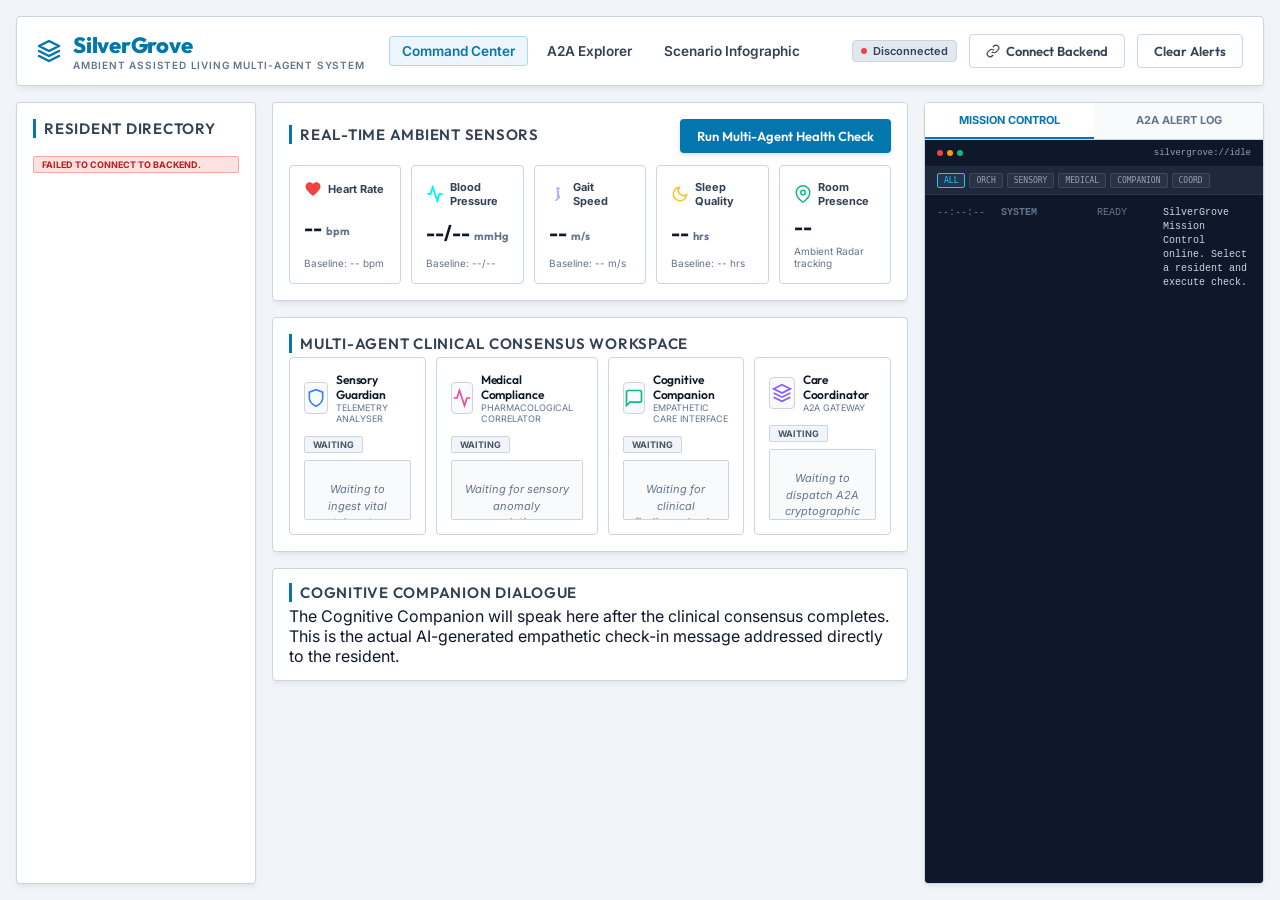
==== commit 69129e02: "feat: improved and optimized models, fallbacks and mechanisms" ====
--- a/static/index.html
+++ b/static/index.html
@@ -4,7 +4,7 @@
     <meta charset="UTF-8">
     <meta name="viewport" content="width=device-width, initial-scale=1.0">
     <title>SilverGrove | Ambient Assisted Living Multi-Agent System</title>
-    <meta name="description" content="Privacy-first ambient assisted living multi-agent clinical consensus system powered by Google ADK and Gemini 2.5 Flash.">
+    <meta name="description" content="Privacy-first ambient assisted living multi-agent clinical consensus system powered by Google ADK and Gemini 3.1 Flash Lite.">
     <link rel="preconnect" href="https://fonts.googleapis.com">
     <link rel="preconnect" href="https://fonts.gstatic.com" crossorigin>
     <link href="https://fonts.googleapis.com/css2?family=Inter:wght@300;400;500;600;700&family=Outfit:wght@300;400;500;600;700;800&display=swap" rel="stylesheet">
--- a/static/index.css
+++ b/static/index.css
@@ -76,7 +76,7 @@
 
 /* Portal Container Structure */
 .portal-container {
-    max-width: 1680px;
+    max-width: 1920px;
     margin: 0 auto;
     width: 100%;
     display: flex;
@@ -207,16 +207,24 @@
 
 .dashboard-grid {
     display: grid;
-    grid-template-columns: 280px 1fr 340px;
+    grid-template-columns: 260px 1fr 400px;
     gap: 16px;
     flex-grow: 1;
     min-height: 0;
+    max-height: calc(100vh - 110px);
 }
 
 /* Responsive Overrides */
+/* Ultra-wide screens: expand even more */
+@media (min-width: 1800px) {
+    .dashboard-grid {
+        grid-template-columns: 280px 1fr 460px;
+    }
+}
+
 @media (max-width: 1400px) {
     .dashboard-grid {
-        grid-template-columns: 260px 1fr 300px;
+        grid-template-columns: 240px 1fr 340px;
     }
 }
 
@@ -395,6 +403,7 @@
     flex-direction: column;
     gap: 16px;
     min-height: 0;
+    overflow-y: auto;
 }
 
 .vitals-container {
@@ -473,7 +482,8 @@
 /* AGENTS SECTION */
 .agents-container {
     padding: 16px;
-    flex-grow: 1;
+    flex-grow: 0;
+    flex-shrink: 0;
     display: flex;
     flex-direction: column;
     min-height: 0;
@@ -483,7 +493,6 @@
     display: grid;
     grid-template-columns: repeat(4, 1fr);
     gap: 10px;
-    flex-grow: 1;
     min-height: 0;
 }
 
@@ -491,10 +500,10 @@
     display: flex;
     flex-direction: column;
     gap: 8px;
-    height: 100%;
     background: #ffffff;
     border: 1px solid var(--border-color);
     border-radius: 4px;
+    max-height: 320px;
 }
 
 .agent-badge {
@@ -564,11 +573,13 @@
     border: 1px solid var(--border-color);
     border-radius: 2px;
     padding: 10px;
-    flex-grow: 1;
+    flex: 1 1 0;
     overflow-y: auto;
     font-size: 11px;
     line-height: 1.5;
     color: var(--color-text-secondary);
+    max-height: 220px;
+    min-height: 60px;
 }
 
 .placeholder-text {
@@ -583,6 +594,9 @@
     padding: 14px 16px;
     background: #ffffff;
     border: 1px solid var(--border-color);
+    max-height: 220px;
+    overflow-y: auto;
+    flex-shrink: 0;
 }
 
 .empathy-bubble {
@@ -901,7 +915,8 @@
 .modal-content {
     background: #ffffff;
     width: 90%;
-    max-width: 580px;
+    max-width: 620px;
+    max-height: 85vh;
     padding: 24px;
     border: 1px solid var(--border-color);
     border-radius: 4px;
@@ -910,6 +925,7 @@
     flex-direction: column;
     gap: 16px;
     animation: slideInUp 0.25s ease;
+    overflow-y: auto;
 }
 
 .modal-header {
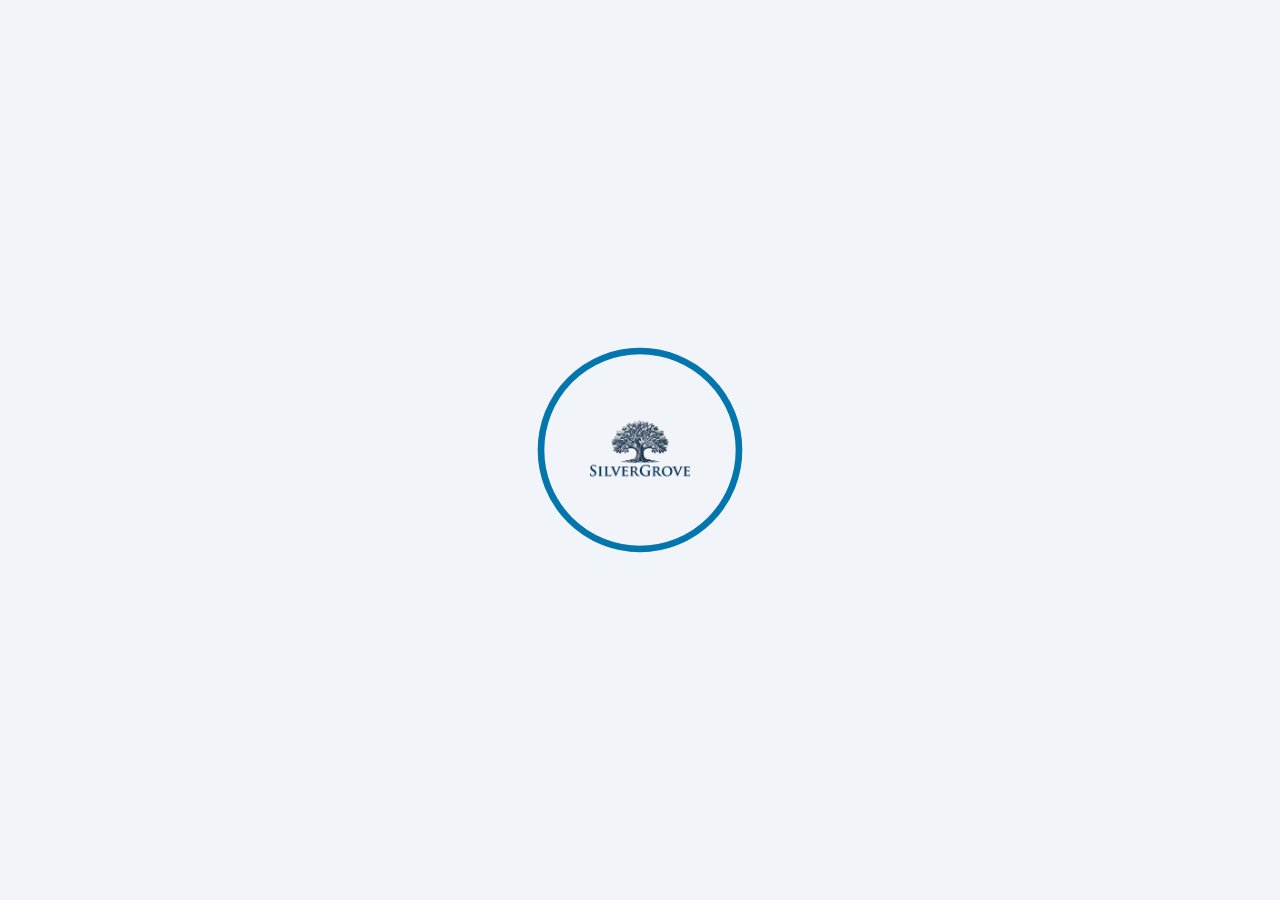
==== commit d41c9b8a: "feat: Improved and enhanced scenario page into a smart simulation isometrict diagram with visualizat" ====
--- a/static/index.html
+++ b/static/index.html
@@ -1,16 +1,36 @@
 <!DOCTYPE html>
 <html lang="en">
+
 <head>
     <meta charset="UTF-8">
     <meta name="viewport" content="width=device-width, initial-scale=1.0">
     <title>SilverGrove | Ambient Assisted Living Multi-Agent System</title>
-    <meta name="description" content="Privacy-first ambient assisted living multi-agent clinical consensus system powered by Google ADK and Gemini 3.1 Flash Lite.">
+    <meta name="description"
+        content="Privacy-first ambient assisted living multi-agent clinical consensus system powered by Google ADK and Gemini 3.1 Flash Lite.">
     <link rel="preconnect" href="https://fonts.googleapis.com">
     <link rel="preconnect" href="https://fonts.gstatic.com" crossorigin>
-    <link href="https://fonts.googleapis.com/css2?family=Inter:wght@300;400;500;600;700&family=Outfit:wght@300;400;500;600;700;800&display=swap" rel="stylesheet">
+    <link
+        href="https://fonts.googleapis.com/css2?family=Inter:wght@300;400;500;600;700&family=Outfit:wght@300;400;500;600;700;800&display=swap"
+        rel="stylesheet">
     <link rel="stylesheet" href="index.css">
 </head>
+
 <body>
+    <!-- Clinical Loading Screen -->
+    <div id="loading-screen" class="loading-overlay">
+        <div class="loading-container">
+            <div class="loading-circle-wrapper">
+                <svg class="loading-circular-progress" viewBox="0 0 200 200">
+                    <circle class="loading-circle-bg" cx="100" cy="100" r="90" />
+                    <circle class="loading-circle-fill" cx="100" cy="100" r="90" />
+                </svg>
+                <div class="loading-logo-box">
+                    <img src="logo.png" alt="SilverGrove Logo" class="loading-logo-pulse">
+                </div>
+            </div>
+        </div>
+    </div>
+
     <!-- Background Gradients -->
     <div class="bg-glow bg-glow-1"></div>
     <div class="bg-glow bg-glow-2"></div>
@@ -20,10 +40,10 @@
         <header class="main-header glass-panel">
             <div style="display: flex; align-items: center; gap: 1.5rem; flex-wrap: wrap;">
                 <div class="logo-area">
-                    <div class="logo-icon" style="display: flex; align-items: center; justify-content: center;">
-                        <svg width="24" height="24" viewBox="0 0 24 24" fill="none" stroke="var(--color-primary)" stroke-width="2.5" stroke-linecap="round" stroke-linejoin="round">
-                            <path d="M12 2L2 7l10 5 10-5-10-5zM2 17l10 5 10-5M2 12l10 5 10-5"></path>
-                        </svg>
+                    <div class="logo-icon"
+                        style="display: flex; align-items: center; justify-content: center; height: 64px; width: 128px; border-radius: 4px; overflow: hidden; background: transparent;">
+                        <img src="logo.png" alt="SilverGrove Logo"
+                            style="height: 100%; width: 100%; object-fit: contain;">
                     </div>
                     <div class="logo-text">
                         <h1>SilverGrove</h1>
@@ -34,7 +54,7 @@
                 <nav class="nav-links">
                     <a href="index.html" class="active">Command Center</a>
                     <a href="a2a-explorer.html">A2A Explorer</a>
-                    <a href="infographic.html">Scenario Infographic</a>
+                    <a href="simulation.html">Simulation</a>
                 </nav>
             </div>
 
@@ -91,34 +111,45 @@
                         <!-- Heart Rate -->
                         <div class="vital-card glass-panel-inner">
                             <div class="vital-header">
-                                <span class="vital-icon" style="display:flex;align-items:center;justify-content:center;color:#ef4444;">
+                                <span class="vital-icon"
+                                    style="display:flex;align-items:center;justify-content:center;color:#ef4444;">
                                     <svg width="18" height="18" viewBox="0 0 24 24" fill="currentColor" stroke="none">
-                                        <path d="M12 21.35l-1.45-1.32C5.4 15.36 2 12.28 2 8.5 2 5.42 4.42 3 7.5 3c1.74 0 3.41.81 4.5 2.09C13.09 3.81 14.76 3 16.5 3 19.58 3 22 5.42 22 8.5c0 3.78-3.4 6.86-8.55 11.54L12 21.35z"></path>
+                                        <path
+                                            d="M12 21.35l-1.45-1.32C5.4 15.36 2 12.28 2 8.5 2 5.42 4.42 3 7.5 3c1.74 0 3.41.81 4.5 2.09C13.09 3.81 14.76 3 16.5 3 19.58 3 22 5.42 22 8.5c0 3.78-3.4 6.86-8.55 11.54L12 21.35z">
+                                        </path>
                                     </svg>
                                 </span>
                                 <span class="vital-name">Heart Rate</span>
                             </div>
-                            <div class="vital-value"><span id="vital-hr">--</span> <span class="vital-unit">bpm</span></div>
+                            <div class="vital-value"><span id="vital-hr">--</span> <span class="vital-unit">bpm</span>
+                            </div>
                             <div class="vital-footer">Baseline: <span id="base-hr">--</span> bpm</div>
                         </div>
 
                         <!-- Blood Pressure -->
                         <div class="vital-card glass-panel-inner" id="card-bp">
                             <div class="vital-header">
-                                <span class="vital-icon" style="display:flex;align-items:center;justify-content:center;color:#00f2fe;">
-                                    <svg width="18" height="18" viewBox="0 0 24 24" fill="none" stroke="currentColor" stroke-width="2.5"><path d="M22 12h-4l-3 9L9 3l-3 9H2"></path></svg>
+                                <span class="vital-icon"
+                                    style="display:flex;align-items:center;justify-content:center;color:#00f2fe;">
+                                    <svg width="18" height="18" viewBox="0 0 24 24" fill="none" stroke="currentColor"
+                                        stroke-width="2.5">
+                                        <path d="M22 12h-4l-3 9L9 3l-3 9H2"></path>
+                                    </svg>
                                 </span>
                                 <span class="vital-name">Blood Pressure</span>
                             </div>
-                            <div class="vital-value"><span id="vital-bp">--/--</span> <span class="vital-unit">mmHg</span></div>
+                            <div class="vital-value"><span id="vital-bp">--/--</span> <span
+                                    class="vital-unit">mmHg</span></div>
                             <div class="vital-footer" id="bp-deviation">Baseline: --/--</div>
                         </div>
 
                         <!-- Gait Speed -->
                         <div class="vital-card glass-panel-inner" id="card-gait">
                             <div class="vital-header">
-                                <span class="vital-icon" style="display:flex;align-items:center;justify-content:center;color:#a5b4fc;">
-                                    <svg width="18" height="18" viewBox="0 0 24 24" fill="none" stroke="currentColor" stroke-width="2.5">
+                                <span class="vital-icon"
+                                    style="display:flex;align-items:center;justify-content:center;color:#a5b4fc;">
+                                    <svg width="18" height="18" viewBox="0 0 24 24" fill="none" stroke="currentColor"
+                                        stroke-width="2.5">
                                         <circle cx="12" cy="5" r="1"></circle>
                                         <path d="m10.5 8 1 1.5 2-1"></path>
                                         <path d="M12 10v4h2"></path>
@@ -128,27 +159,35 @@
                                 </span>
                                 <span class="vital-name">Gait Speed</span>
                             </div>
-                            <div class="vital-value"><span id="vital-gait">--</span> <span class="vital-unit">m/s</span></div>
+                            <div class="vital-value"><span id="vital-gait">--</span> <span class="vital-unit">m/s</span>
+                            </div>
                             <div class="vital-footer" id="gait-deviation">Baseline: -- m/s</div>
                         </div>
 
                         <!-- Sleep Quality -->
                         <div class="vital-card glass-panel-inner">
                             <div class="vital-header">
-                                <span class="vital-icon" style="display:flex;align-items:center;justify-content:center;color:#fbbf24;">
-                                    <svg width="18" height="18" viewBox="0 0 24 24" fill="none" stroke="currentColor" stroke-width="2"><path d="M21 12.79A9 9 0 1 1 11.21 3 7 7 0 0 0 21 12.79z"></path></svg>
+                                <span class="vital-icon"
+                                    style="display:flex;align-items:center;justify-content:center;color:#fbbf24;">
+                                    <svg width="18" height="18" viewBox="0 0 24 24" fill="none" stroke="currentColor"
+                                        stroke-width="2">
+                                        <path d="M21 12.79A9 9 0 1 1 11.21 3 7 7 0 0 0 21 12.79z"></path>
+                                    </svg>
                                 </span>
                                 <span class="vital-name">Sleep Quality</span>
                             </div>
-                            <div class="vital-value"><span id="vital-sleep">--</span> <span class="vital-unit">hrs</span></div>
+                            <div class="vital-value"><span id="vital-sleep">--</span> <span
+                                    class="vital-unit">hrs</span></div>
                             <div class="vital-footer">Baseline: <span id="base-sleep">--</span> hrs</div>
                         </div>
 
                         <!-- Room Presence -->
                         <div class="vital-card glass-panel-inner">
                             <div class="vital-header">
-                                <span class="vital-icon" style="display:flex;align-items:center;justify-content:center;color:#10b981;">
-                                    <svg width="18" height="18" viewBox="0 0 24 24" fill="none" stroke="currentColor" stroke-width="2">
+                                <span class="vital-icon"
+                                    style="display:flex;align-items:center;justify-content:center;color:#10b981;">
+                                    <svg width="18" height="18" viewBox="0 0 24 24" fill="none" stroke="currentColor"
+                                        stroke-width="2">
                                         <path d="M21 10c0 7-9 13-9 13s-9-6-9-13a9 9 0 0 1 18 0z"></path>
                                         <circle cx="12" cy="10" r="3"></circle>
                                     </svg>
@@ -168,53 +207,91 @@
                         <!-- Agent 1: Sensory Guardian -->
                         <div class="agent-column glass-panel-inner" id="agent-sensory">
                             <div class="agent-badge">
-                                <span class="agent-avatar" style="display:flex;align-items:center;justify-content:center;color:#3b82f6;">
-                                    <svg width="20" height="20" viewBox="0 0 24 24" fill="none" stroke="currentColor" stroke-width="2"><path d="M12 22s8-4 8-10V5l-8-3-8 3v7c0 6 8 10 8 10z"></path></svg>
-                                </span>
-                                <div class="agent-identity"><h3>Sensory Guardian</h3><p class="agent-role">Telemetry Analyser</p></div>
-                            </div>
-                            <div class="agent-status-label"><span class="status-pill status-waiting">Waiting</span></div>
-                            <div class="agent-output-box"><p class="placeholder-text">Waiting to ingest vital telemetry streams...</p></div>
+                                <span class="agent-avatar"
+                                    style="display:flex;align-items:center;justify-content:center;color:#3b82f6;">
+                                    <svg width="20" height="20" viewBox="0 0 24 24" fill="none" stroke="currentColor"
+                                        stroke-width="2">
+                                        <path d="M12 22s8-4 8-10V5l-8-3-8 3v7c0 6 8 10 8 10z"></path>
+                                    </svg>
+                                </span>
+                                <div class="agent-identity">
+                                    <h3>Sensory Guardian</h3>
+                                    <p class="agent-role">Telemetry Analyser</p>
+                                </div>
+                            </div>
+                            <div class="agent-status-label"><span class="status-pill status-waiting">Waiting</span>
+                            </div>
+                            <div class="agent-output-box">
+                                <p class="placeholder-text">Waiting to ingest vital telemetry streams...</p>
+                            </div>
                         </div>
 
                         <!-- Agent 2: Medical Compliance -->
                         <div class="agent-column glass-panel-inner" id="agent-compliance">
                             <div class="agent-badge">
-                                <span class="agent-avatar" style="display:flex;align-items:center;justify-content:center;color:#ec4899;">
-                                    <svg width="20" height="20" viewBox="0 0 24 24" fill="none" stroke="currentColor" stroke-width="2"><path d="M22 12h-4l-3 9L9 3l-3 9H2"></path></svg>
-                                </span>
-                                <div class="agent-identity"><h3>Medical Compliance</h3><p class="agent-role">Pharmacological Correlator</p></div>
-                            </div>
-                            <div class="agent-status-label"><span class="status-pill status-waiting">Waiting</span></div>
-                            <div class="agent-output-box"><p class="placeholder-text">Waiting for sensory anomaly escalation...</p></div>
+                                <span class="agent-avatar"
+                                    style="display:flex;align-items:center;justify-content:center;color:#ec4899;">
+                                    <svg width="20" height="20" viewBox="0 0 24 24" fill="none" stroke="currentColor"
+                                        stroke-width="2">
+                                        <path d="M22 12h-4l-3 9L9 3l-3 9H2"></path>
+                                    </svg>
+                                </span>
+                                <div class="agent-identity">
+                                    <h3>Medical Compliance</h3>
+                                    <p class="agent-role">Pharmacological Correlator</p>
+                                </div>
+                            </div>
+                            <div class="agent-status-label"><span class="status-pill status-waiting">Waiting</span>
+                            </div>
+                            <div class="agent-output-box">
+                                <p class="placeholder-text">Waiting for sensory anomaly escalation...</p>
+                            </div>
                         </div>
 
                         <!-- Agent 3: Cognitive Companion -->
                         <div class="agent-column glass-panel-inner" id="agent-companion">
                             <div class="agent-badge">
-                                <span class="agent-avatar" style="display:flex;align-items:center;justify-content:center;color:#10b981;">
-                                    <svg width="20" height="20" viewBox="0 0 24 24" fill="none" stroke="currentColor" stroke-width="2"><path d="M21 15a2 2 0 0 1-2 2H7l-4 4V5a2 2 0 0 1 2-2h14a2 2 0 0 1 2 2z"></path></svg>
-                                </span>
-                                <div class="agent-identity"><h3>Cognitive Companion</h3><p class="agent-role">Empathetic Care Interface</p></div>
-                            </div>
-                            <div class="agent-status-label"><span class="status-pill status-waiting">Waiting</span></div>
-                            <div class="agent-output-box"><p class="placeholder-text">Waiting for clinical findings check-in draft...</p></div>
+                                <span class="agent-avatar"
+                                    style="display:flex;align-items:center;justify-content:center;color:#10b981;">
+                                    <svg width="20" height="20" viewBox="0 0 24 24" fill="none" stroke="currentColor"
+                                        stroke-width="2">
+                                        <path d="M21 15a2 2 0 0 1-2 2H7l-4 4V5a2 2 0 0 1 2-2h14a2 2 0 0 1 2 2z"></path>
+                                    </svg>
+                                </span>
+                                <div class="agent-identity">
+                                    <h3>Cognitive Companion</h3>
+                                    <p class="agent-role">Empathetic Care Interface</p>
+                                </div>
+                            </div>
+                            <div class="agent-status-label"><span class="status-pill status-waiting">Waiting</span>
+                            </div>
+                            <div class="agent-output-box">
+                                <p class="placeholder-text">Waiting for clinical findings check-in draft...</p>
+                            </div>
                         </div>
 
                         <!-- Agent 4: Care Coordinator -->
                         <div class="agent-column glass-panel-inner" id="agent-coordinator">
                             <div class="agent-badge">
-                                <span class="agent-avatar" style="display:flex;align-items:center;justify-content:center;color:#8b5cf6;">
-                                    <svg width="20" height="20" viewBox="0 0 24 24" fill="none" stroke="currentColor" stroke-width="2">
+                                <span class="agent-avatar"
+                                    style="display:flex;align-items:center;justify-content:center;color:#8b5cf6;">
+                                    <svg width="20" height="20" viewBox="0 0 24 24" fill="none" stroke="currentColor"
+                                        stroke-width="2">
                                         <polygon points="12 2 2 7 12 12 22 7 12 2"></polygon>
                                         <polyline points="2 17 12 22 22 17"></polyline>
                                         <polyline points="2 12 12 17 22 12"></polyline>
                                     </svg>
                                 </span>
-                                <div class="agent-identity"><h3>Care Coordinator</h3><p class="agent-role">A2A Gateway</p></div>
-                            </div>
-                            <div class="agent-status-label"><span class="status-pill status-waiting">Waiting</span></div>
-                            <div class="agent-output-box"><p class="placeholder-text">Waiting to dispatch A2A cryptographic alerts...</p></div>
+                                <div class="agent-identity">
+                                    <h3>Care Coordinator</h3>
+                                    <p class="agent-role">A2A Gateway</p>
+                                </div>
+                            </div>
+                            <div class="agent-status-label"><span class="status-pill status-waiting">Waiting</span>
+                            </div>
+                            <div class="agent-output-box">
+                                <p class="placeholder-text">Waiting to dispatch A2A cryptographic alerts...</p>
+                            </div>
                         </div>
                     </div>
                 </div>
@@ -223,7 +300,9 @@
                 <div class="glass-panel empathy-section" id="empathy-section">
                     <h2 class="panel-title">Cognitive Companion Dialogue</h2>
                     <div id="empathy-content">
-                        <p class="empathy-placeholder">The Cognitive Companion will speak here after the clinical consensus completes. This is the actual AI-generated empathetic check-in message addressed directly to the resident.</p>
+                        <p class="empathy-placeholder">The Cognitive Companion will speak here after the clinical
+                            consensus completes. This is the actual AI-generated empathetic check-in message addressed
+                            directly to the resident.</p>
                     </div>
                 </div>
 
@@ -261,7 +340,8 @@
                                 <span class="log-time">--:--:--</span>
                                 <span class="log-agent" style="color: var(--color-text-muted);">SYSTEM</span>
                                 <span class="log-event" style="color: var(--color-text-muted);">READY</span>
-                                <span class="log-msg">SilverGrove Mission Control online. Select a resident and execute check.</span>
+                                <span class="log-msg">SilverGrove Mission Control online. Select a resident and execute
+                                    check.</span>
                             </div>
                         </div>
                     </div>
@@ -270,8 +350,10 @@
                     <div class="terminal-tab-content" id="tab-alerts" style="padding: 16px; overflow-y: auto;">
                         <div id="alerts-timeline" class="alerts-timeline">
                             <div class="no-alerts-placeholder">
-                                <span style="display:flex;align-items:center;justify-content:center;color:#475569;margin-bottom:0.8rem;">
-                                    <svg width="32" height="32" viewBox="0 0 24 24" fill="none" stroke="currentColor" stroke-width="2">
+                                <span
+                                    style="display:flex;align-items:center;justify-content:center;color:#475569;margin-bottom:0.8rem;">
+                                    <svg width="32" height="32" viewBox="0 0 24 24" fill="none" stroke="currentColor"
+                                        stroke-width="2">
                                         <path d="M18 8A6 6 0 0 0 6 8c0 7-3 9-3 9h18s-3-2-3-9"></path>
                                         <path d="M13.73 21a2 2 0 0 1-3.46 0"></path>
                                     </svg>
@@ -290,9 +372,13 @@
     <div id="modal-alert" class="modal hidden">
         <div class="modal-content glass-panel">
             <div class="modal-header">
-                <span class="modal-warning-icon" style="display:flex;align-items:center;justify-content:center;color:#ef4444;">
-                    <svg width="24" height="24" viewBox="0 0 24 24" fill="none" stroke="currentColor" stroke-width="2.5">
-                        <path d="M10.29 3.86L1.82 18a2 2 0 0 0 1.71 3h16.94a2 2 0 0 0 1.71-3L13.71 3.86a2 2 0 0 0-3.42 0z"></path>
+                <span class="modal-warning-icon"
+                    style="display:flex;align-items:center;justify-content:center;color:#ef4444;">
+                    <svg width="24" height="24" viewBox="0 0 24 24" fill="none" stroke="currentColor"
+                        stroke-width="2.5">
+                        <path
+                            d="M10.29 3.86L1.82 18a2 2 0 0 0 1.71 3h16.94a2 2 0 0 0 1.71-3L13.71 3.86a2 2 0 0 0-3.42 0z">
+                        </path>
                         <line x1="12" y1="9" x2="12" y2="13"></line>
                         <line x1="12" y1="17" x2="12.01" y2="17"></line>
                     </svg>
@@ -320,8 +406,10 @@
     <div id="modal-config" class="modal hidden">
         <div class="modal-content glass-panel" style="max-width: 450px;">
             <div class="modal-header">
-                <span class="modal-warning-icon" style="display:flex;align-items:center;justify-content:center;color:var(--color-primary);">
-                    <svg width="24" height="24" viewBox="0 0 24 24" fill="none" stroke="currentColor" stroke-width="2.5">
+                <span class="modal-warning-icon"
+                    style="display:flex;align-items:center;justify-content:center;color:var(--color-primary);">
+                    <svg width="24" height="24" viewBox="0 0 24 24" fill="none" stroke="currentColor"
+                        stroke-width="2.5">
                         <path d="M10 13a5 5 0 0 0 7.54.54l3-3a5 5 0 0 0-7.07-7.07l-1.72 1.71"></path>
                         <path d="M14 11a5 5 0 0 0-7.54-.54l-3 3a5 5 0 0 0 7.07 7.07l1.71-1.71"></path>
                     </svg>
@@ -333,8 +421,11 @@
                     Specify your Google Cloud Run API Gateway URL to connect this frontend with your active agents.
                 </p>
                 <div style="display:flex;flex-direction:column;gap:6px;">
-                    <label style="font-size:11px;font-weight:700;color:var(--color-text-primary);text-transform:uppercase;">Cloud Run Service URL:</label>
-                    <input type="text" id="input-backend-url" placeholder="https://silvergrove-a2a-xxxx-uc.a.run.app" style="background:var(--panel-inner);border:1px solid var(--border-color);border-radius:4px;padding:10px;color:var(--color-text-primary);font-family:monospace;font-size:12px;outline:none;width:100%;">
+                    <label
+                        style="font-size:11px;font-weight:700;color:var(--color-text-primary);text-transform:uppercase;">Cloud
+                        Run Service URL:</label>
+                    <input type="text" id="input-backend-url" placeholder="https://silvergrove-a2a-xxxx-uc.a.run.app"
+                        style="background:var(--panel-inner);border:1px solid var(--border-color);border-radius:4px;padding:10px;color:var(--color-text-primary);font-family:monospace;font-size:12px;outline:none;width:100%;">
                 </div>
                 <div id="config-status" style="font-size:11px;font-weight:600;min-height:16px;"></div>
             </div>
@@ -347,5 +438,17 @@
     </div>
 
     <script src="index.js"></script>
+    <script>
+        // Dismiss loading screen after 3 seconds
+        window.addEventListener('DOMContentLoaded', () => {
+            setTimeout(() => {
+                const loader = document.getElementById('loading-screen');
+                if (loader) {
+                    loader.classList.add('hidden');
+                }
+            }, 3000);
+        });
+    </script>
 </body>
-</html>
+
+</html>
--- a/static/index.css
+++ b/static/index.css
@@ -8,19 +8,24 @@
     --panel-inner: #f8fafc;
     --border-color: #cbd5e1;
     --border-hover: #94a3b8;
-    
+
     /* Clean Medical Theme Typographic & Functional Colors */
     --color-text-primary: #0f172a;
     --color-text-secondary: #334155;
     --color-text-muted: #64748b;
-    
+
     /* Clinical Professional HSL Palettes */
-    --hsl-primary: 200, 95%, 35%;  /* Clean Hospital Blue */
-    --hsl-success: 142, 76%, 36%;  /* Clinical Green / Stable */
-    --hsl-warning: 38, 92%, 40%;   /* Cautionary Amber */
-    --hsl-danger: 350, 84%, 48%;   /* Emergency Red / Anomaly */
-    --hsl-info: 187, 85%, 38%;     /* Medical Teal */
-    
+    --hsl-primary: 200, 95%, 35%;
+    /* Clean Hospital Blue */
+    --hsl-success: 142, 76%, 36%;
+    /* Clinical Green / Stable */
+    --hsl-warning: 38, 92%, 40%;
+    /* Cautionary Amber */
+    --hsl-danger: 350, 84%, 48%;
+    /* Emergency Red / Anomaly */
+    --hsl-info: 187, 85%, 38%;
+    /* Medical Teal */
+
     --color-primary: hsl(var(--hsl-primary));
     --color-success: hsl(var(--hsl-success));
     --color-warning: hsl(var(--hsl-warning));
@@ -45,7 +50,10 @@
 }
 
 /* Premium Medical Typography Headers */
-h1, h2, h3, h4 {
+h1,
+h2,
+h3,
+h4 {
     font-family: 'Outfit', sans-serif;
     font-weight: 600;
     letter-spacing: -0.01em;
@@ -56,7 +64,8 @@
 .glass-panel {
     background: var(--panel-bg);
     border: 1px solid var(--border-color);
-    border-radius: 4px; /* Crisp minimal rounded corners for high-end medical vibe */
+    border-radius: 4px;
+    /* Crisp minimal rounded corners for high-end medical vibe */
     box-shadow: 0 4px 6px -1px rgba(0, 0, 0, 0.05), 0 2px 4px -1px rgba(0, 0, 0, 0.03);
     transition: all 0.2s ease;
 }
@@ -83,6 +92,8 @@
     flex-direction: column;
     gap: 16px;
     flex-grow: 1;
+    height: calc(100vh - 32px);
+    overflow: hidden;
 }
 
 /* MAIN HEADER */
@@ -211,6 +222,7 @@
     gap: 16px;
     flex-grow: 1;
     min-height: 0;
+    height: calc(100vh - 110px);
     max-height: calc(100vh - 110px);
 }
 
@@ -233,7 +245,7 @@
         grid-template-columns: 280px 1fr;
         grid-template-rows: auto;
     }
-    
+
     .panel-right {
         grid-column: span 2;
         height: 400px;
@@ -245,15 +257,17 @@
         grid-template-columns: 1fr;
         grid-template-rows: auto;
     }
-    
-    .panel-left, .workspace-panel, .panel-right {
+
+    .panel-left,
+    .workspace-panel,
+    .panel-right {
         grid-column: span 1;
     }
-    
+
     .panel-left {
         height: auto;
     }
-    
+
     .vitals-grid {
         grid-template-columns: repeat(3, 1fr) !important;
     }
@@ -263,22 +277,22 @@
     body {
         padding: 8px;
     }
-    
+
     .main-header {
         flex-direction: column;
         align-items: flex-start;
         gap: 12px;
     }
-    
+
     .status-bar {
         width: 100%;
         justify-content: space-between;
     }
-    
+
     .vitals-grid {
         grid-template-columns: 1fr !important;
     }
-    
+
     .agents-grid {
         grid-template-columns: 1fr !important;
     }
@@ -503,7 +517,7 @@
     background: #ffffff;
     border: 1px solid var(--border-color);
     border-radius: 4px;
-    max-height: 320px;
+    height: 450px;
 }
 
 .agent-badge {
@@ -578,8 +592,7 @@
     font-size: 11px;
     line-height: 1.5;
     color: var(--color-text-secondary);
-    max-height: 220px;
-    min-height: 60px;
+    height: 500px;
 }
 
 .placeholder-text {
@@ -684,6 +697,7 @@
     flex-direction: column;
     flex: 1;
     overflow: hidden;
+    max-height: 100%;
 }
 
 .terminal-tab-content.active {
@@ -711,9 +725,17 @@
     border-radius: 50%;
 }
 
-.t-dot.red { background: #ef4444; }
-.t-dot.yellow { background: #f59e0b; }
-.t-dot.green { background: #10b981; }
+.t-dot.red {
+    background: #ef4444;
+}
+
+.t-dot.yellow {
+    background: #f59e0b;
+}
+
+.t-dot.green {
+    background: #10b981;
+}
 
 .terminal-status-text {
     font-family: 'Courier New', monospace;
@@ -805,11 +827,25 @@
 }
 
 /* Monospace Agent color coding */
-.agent-ORCHESTRATOR { color: #f59e0b; }
-.agent-SENSORY_GUARDIAN { color: #3b82f6; }
-.agent-MEDICAL_COMPLIANCE { color: #f472b6; }
-.agent-COGNITIVE_COMPANION { color: #34d399; }
-.agent-CARE_COORDINATOR { color: #a78bfa; }
+.agent-ORCHESTRATOR {
+    color: #f59e0b;
+}
+
+.agent-SENSORY_GUARDIAN {
+    color: #3b82f6;
+}
+
+.agent-MEDICAL_COMPLIANCE {
+    color: #f472b6;
+}
+
+.agent-COGNITIVE_COMPANION {
+    color: #34d399;
+}
+
+.agent-CARE_COORDINATOR {
+    color: #a78bfa;
+}
 
 /* ALERT LOG HISTORICAL TIMELINE */
 .alert-feed-item {
@@ -992,23 +1028,169 @@
 
 /* ANIMATIONS */
 @keyframes borderAlertPulse {
-    0% { border-color: #fca5a5; }
-    50% { border-color: #ef4444; box-shadow: 0 0 12px rgba(239, 68, 68, 0.2); }
-    100% { border-color: #fca5a5; }
+    0% {
+        border-color: #fca5a5;
+    }
+
+    50% {
+        border-color: #ef4444;
+        box-shadow: 0 0 12px rgba(239, 68, 68, 0.2);
+    }
+
+    100% {
+        border-color: #fca5a5;
+    }
 }
 
 @keyframes pulseBorder {
-    0% { border-color: #cbd5e1; }
-    50% { border-color: var(--color-primary); }
-    100% { border-color: #cbd5e1; }
+    0% {
+        border-color: #cbd5e1;
+    }
+
+    50% {
+        border-color: var(--color-primary);
+    }
+
+    100% {
+        border-color: #cbd5e1;
+    }
 }
 
 @keyframes slideInUp {
-    from { transform: translateY(20px); opacity: 0; }
-    to { transform: translateY(0); opacity: 1; }
+    from {
+        transform: translateY(20px);
+        opacity: 0;
+    }
+
+    to {
+        transform: translateY(0);
+        opacity: 1;
+    }
 }
 
 @keyframes fadeIn {
-    from { opacity: 0; transform: translateY(4px); }
-    to { opacity: 1; transform: translateY(0); }
-}
+    from {
+        opacity: 0;
+        transform: translateY(4px);
+    }
+
+    to {
+        opacity: 1;
+        transform: translateY(0);
+    }
+}
+
+/* ==========================================================================
+   LOADING OVERLAY & CIRCULAR PULSE HEARTBEAT
+   ========================================================================== */
+.loading-overlay {
+    position: fixed;
+    top: 0;
+    left: 0;
+    width: 100vw;
+    height: 100vh;
+    background: #f1f5f9;
+    display: flex;
+    justify-content: center;
+    align-items: center;
+    z-index: 9999;
+    opacity: 1;
+    transition: opacity 0.5s ease-out, visibility 0.5s;
+}
+
+.loading-overlay.hidden {
+    opacity: 0;
+    visibility: hidden;
+}
+
+.loading-container {
+    display: flex;
+    justify-content: center;
+    align-items: center;
+}
+
+.loading-circle-wrapper {
+    position: relative;
+    width: 220px;
+    height: 220px;
+    display: flex;
+    justify-content: center;
+    align-items: center;
+}
+
+.loading-circular-progress {
+    position: absolute;
+    top: 0;
+    left: 0;
+    width: 100%;
+    height: 100%;
+    transform: rotate(-90deg);
+}
+
+.loading-circle-bg {
+    fill: none;
+    stroke: #cbd5e1;
+    stroke-width: 6;
+}
+
+.loading-circle-fill {
+    fill: none;
+    stroke: var(--color-primary);
+    stroke-width: 6;
+    stroke-linecap: round;
+    stroke-dasharray: 565.48;
+    stroke-dashoffset: 565.48;
+    animation: fillCircle 3s forwards cubic-bezier(0.2, 0.8, 0.2, 1);
+}
+
+.loading-logo-box {
+    position: absolute;
+    width: 160px;
+    height: 160px;
+    display: flex;
+    justify-content: center;
+    align-items: center;
+}
+
+.loading-logo-pulse {
+    width: 100%;
+    height: 100%;
+    object-fit: contain;
+    animation: heartBeatPulse 2.5s infinite ease-in-out;
+}
+
+@keyframes fillCircle {
+    0% {
+        stroke-dashoffset: 565.48;
+    }
+
+    100% {
+        stroke-dashoffset: 0;
+    }
+}
+
+@keyframes heartBeatPulse {
+    0% {
+        transform: scale(1);
+    }
+
+    14% {
+        transform: scale(1.08);
+    }
+
+    28% {
+        transform: scale(1);
+    }
+
+    42% {
+        transform: scale(1.08);
+    }
+
+    70% {
+        transform: scale(1);
+    }
+
+    100% {
+        transform: scale(1);
+    }
+}
